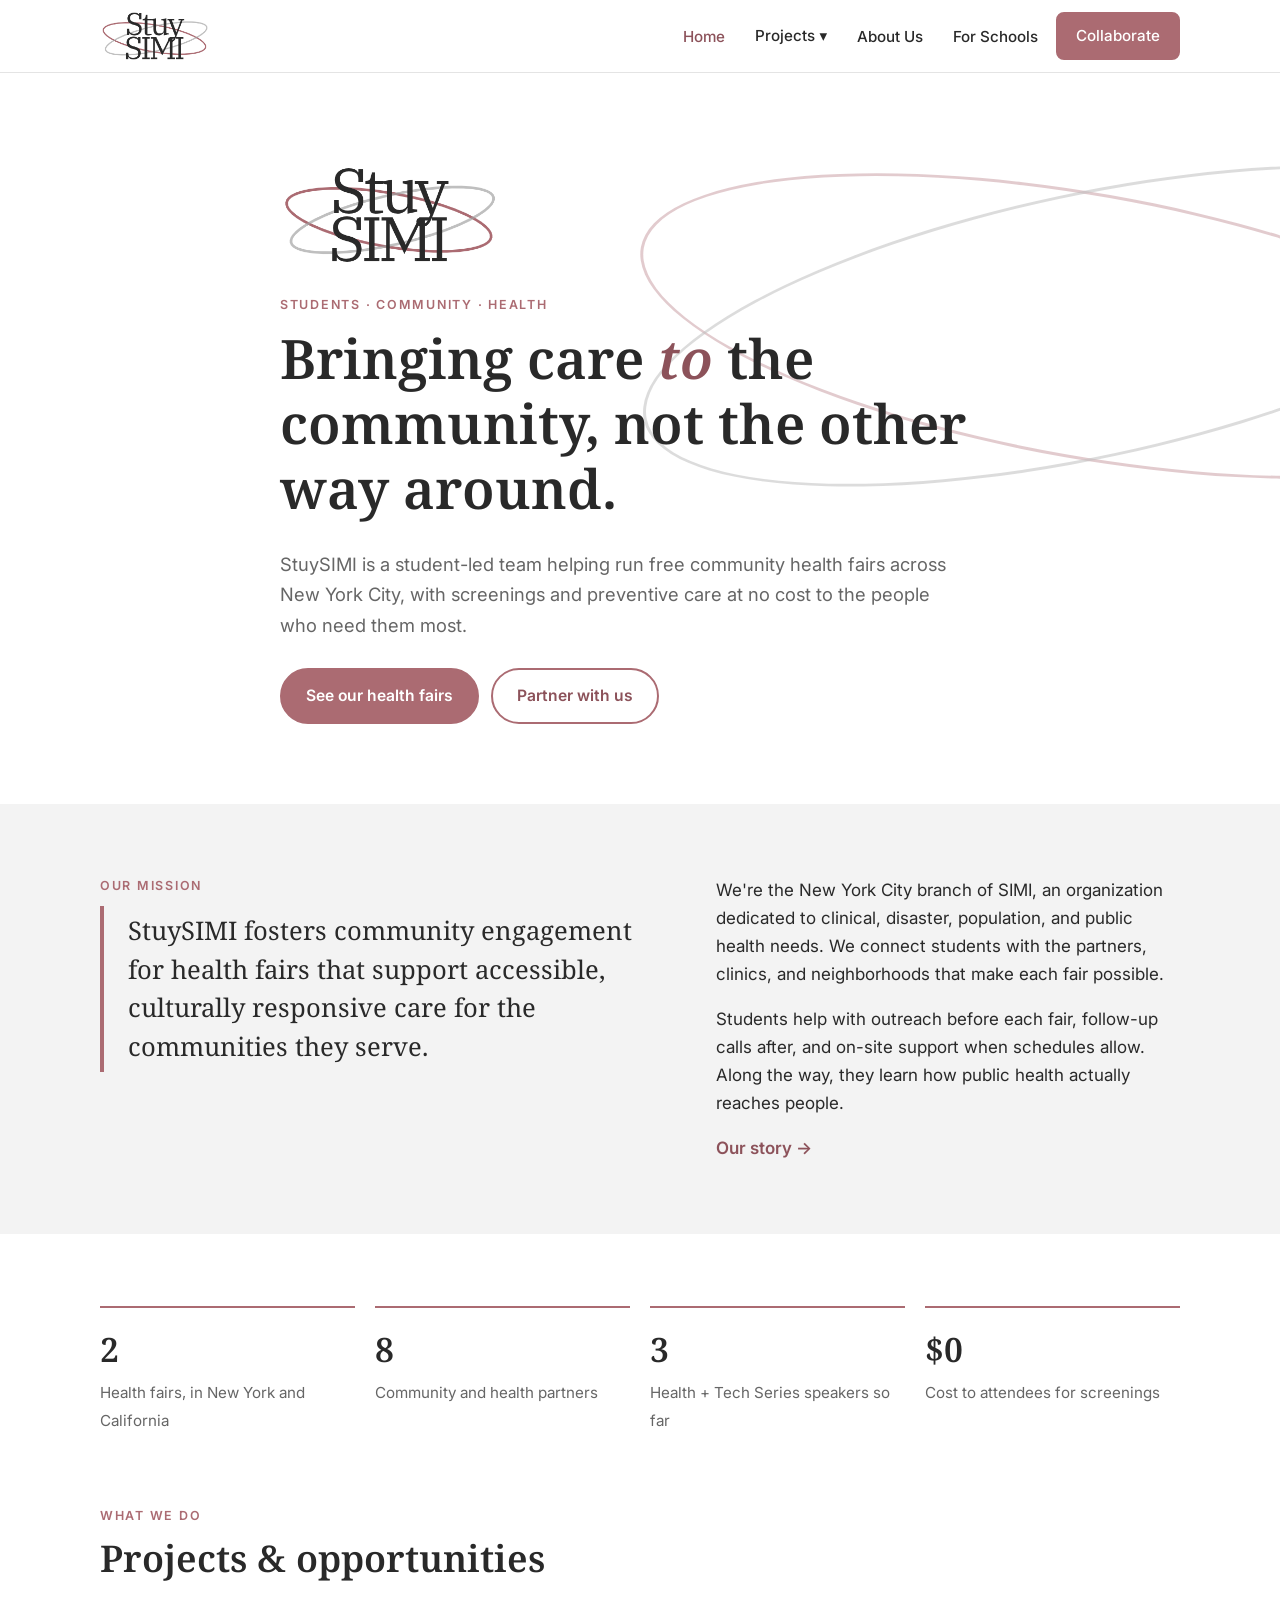
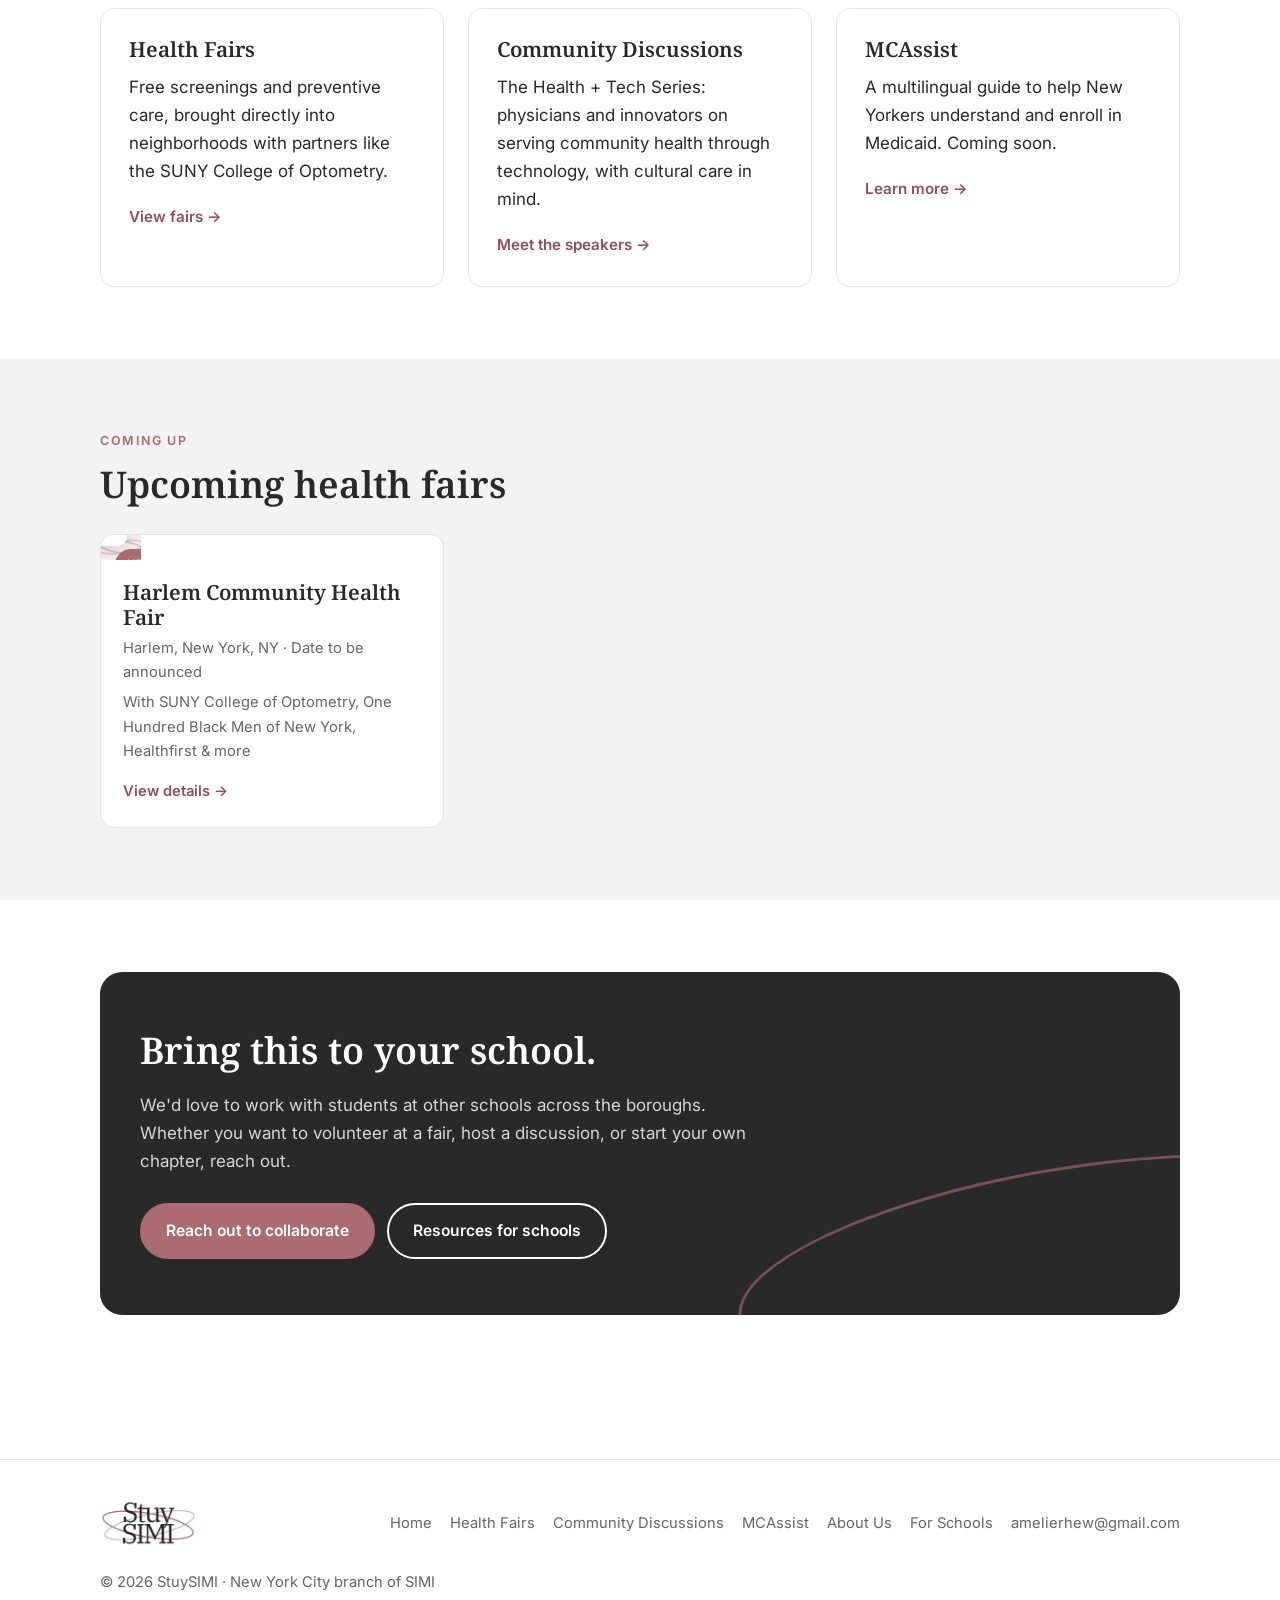
==== index.html @ a8b427fb "Add files via upload" ====
<!doctype html>
<html lang="en">
<head>
<meta charset="utf-8">
<meta name="viewport" content="width=device-width, initial-scale=1">
<title>StuySIMI · Student Volunteers for Community Health</title>
<meta name="description" content="StuySIMI mobilizes students to support community health fairs that bring accessible, culturally responsive care directly to New York communities.">
<link rel="icon" href="assets/img/logo.png">
<link rel="preconnect" href="https://fonts.googleapis.com">
<link rel="preconnect" href="https://fonts.gstatic.com" crossorigin>
<link href="https://fonts.googleapis.com/css2?family=Inter:wght@400;500;600;700&family=Noto+Serif:ital,wght@0,500;0,600;1,500&display=swap" rel="stylesheet">
<link rel="stylesheet" href="assets/css/style.css">
<script src="assets/js/data.js" defer></script>
<script src="assets/js/main.js" defer></script>
</head>
<body>
<header id="site-header"></header>

<main>
  <section class="hero">
    <div class="container hero-inner">
      <img src="assets/img/logo-cropped.png" alt="StuySIMI logo" style="width:220px;margin-bottom:28px">
      <div class="eyebrow">Students · Community · Health</div>
      <h1>Bringing care <em>to</em> the community, not the other way around.</h1>
      <p class="lede">StuySIMI is a student-led team helping run free community health fairs across New York City, with screenings and preventive care at no cost to the people who need them most.</p>
      <div class="btn-row">
        <a class="btn" href="health-fairs.html">See our health fairs</a>
        <a class="btn ghost" data-mail="Collaborating with StuySIMI" href="#">Partner with us</a>
      </div>
    </div>
  </section>

  <section class="section tinted">
    <div class="container two-col">
      <div>
        <div class="eyebrow">Our mission</div>
        <blockquote class="mission">StuySIMI fosters community engagement for health fairs that support accessible, culturally responsive care for the communities they serve.</blockquote>
      </div>
      <div>
        <p>We're the New York City branch of SIMI, an organization dedicated to clinical, disaster, population, and public health needs. We connect students with the partners, clinics, and neighborhoods that make each fair possible.</p>
        <p>Students help with outreach before each fair, follow-up calls after, and on-site support when schedules allow. Along the way, they learn how public health actually reaches people.</p>
        <a href="about.html" class="arrow" style="font-weight:600;text-decoration:none">Our story →</a>
      </div>
    </div>
  </section>

  <section class="section">
    <div class="container">
      <div class="stats">
        <div class="stat"><strong id="stat-fairs">–</strong><span>Health fairs, in New York and California</span></div>
        <div class="stat"><strong id="stat-partners">–</strong><span>Community and health partners</span></div>
        <div class="stat"><strong id="stat-speakers">–</strong><span>Health + Tech Series speakers so far</span></div>
        <div class="stat"><strong>$0</strong><span>Cost to attendees for screenings</span></div>
      </div>
    </div>
  </section>

  <section class="section" style="padding-top:0">
    <div class="container">
      <div class="eyebrow">What we do</div>
      <h2>Projects &amp; opportunities</h2>
      <div class="grid" style="margin-top:28px">
        <a class="link-card" href="health-fairs.html">
          <h3>Health Fairs</h3>
          <p>Free screenings and preventive care, brought directly into neighborhoods with partners like the SUNY College of Optometry.</p>
          <span class="arrow">View fairs →</span>
        </a>
        <a class="link-card" href="discussions.html">
          <h3>Community Discussions</h3>
          <p>The Health + Tech Series: physicians and innovators on serving community health through technology, with cultural care in mind.</p>
          <span class="arrow">Meet the speakers →</span>
        </a>
        <a class="link-card" href="mcassist.html">
          <h3>MCAssist</h3>
          <p>A multilingual guide to help New Yorkers understand and enroll in Medicaid. Coming soon.</p>
          <span class="arrow">Learn more →</span>
        </a>
      </div>
    </div>
  </section>

  <section class="section tinted">
    <div class="container">
      <div class="eyebrow">Coming up</div>
      <h2>Upcoming health fairs</h2>
      <div class="grid two" id="home-fairs" style="margin-top:28px"></div>
    </div>
  </section>

  <section class="section">
    <div class="container">
      <div class="cta">
        <h2>Bring this to your school.</h2>
        <p>We'd love to work with students at other schools across the boroughs. Whether you want to volunteer at a fair, host a discussion, or start your own chapter, reach out.</p>
        <div class="btn-row">
          <a class="btn" data-mail="Collaborating with StuySIMI" href="#">Reach out to collaborate</a>
          <a class="btn ghost" href="resources.html">Resources for schools</a>
        </div>
      </div>
    </div>
  </section>
</main>

<footer id="site-footer"></footer>
<script>document.addEventListener("DOMContentLoaded", () => renderFairs("home-fairs", { upcomingOnly: true }));</script>
</body>
</html>
---- assets/css/style.css ----
/* =========================================================
   StuySIMI — site styles
   Colors are taken straight from the StuySIMI logo.
   ========================================================= */
:root {
  --rose: #ab6b72;        /* logo red ring */
  --rose-dark: #8c525a;
  --rose-tint: #f6eced;
  --gray: #bfbfbf;        /* logo gray ring */
  --gray-tint: #f3f3f3;
  --ink: #292929;         /* logo lettering */
  --muted: #666;
  --line: #e4e4e4;
  --bg: #ffffff;

  --serif: "Noto Serif", Georgia, "Times New Roman", serif;
  --sans: "Inter", system-ui, -apple-system, "Segoe UI", sans-serif;

  --radius: 14px;
  --max: 1120px;
}

* { box-sizing: border-box; }
html { scroll-behavior: smooth; }
body {
  margin: 0;
  font-family: var(--sans);
  color: var(--ink);
  background: var(--bg);
  line-height: 1.65;
  font-size: 17px;
}
img { max-width: 100%; display: block; }
a { color: var(--rose-dark); }
h1, h2, h3, h4 { font-family: var(--serif); font-weight: 600; line-height: 1.2; margin: 0 0 .5em; }
h1 { font-size: clamp(2.2rem, 5vw, 3.4rem); }
h2 { font-size: clamp(1.7rem, 3.4vw, 2.3rem); }
h3 { font-size: 1.3rem; }
p { margin: 0 0 1em; }

.container { width: 100%; max-width: var(--max); margin: 0 auto; padding: 0 20px; }
.section { padding: 72px 0; }
.section.tinted { background: var(--gray-tint); }
.eyebrow {
  font-family: var(--sans); font-size: .78rem; font-weight: 600;
  letter-spacing: .14em; text-transform: uppercase; color: var(--rose); margin-bottom: .8em;
}
.lede { font-size: 1.15rem; color: var(--muted); max-width: 680px; }

/* ---------- Header / nav ---------- */
.site-header {
  position: sticky; top: 0; z-index: 50;
  background: rgba(255,255,255,.94);
  backdrop-filter: blur(8px);
  border-bottom: 1px solid var(--line);
}
.nav { display: flex; align-items: center; justify-content: space-between; height: 72px; }
.nav-logo img { height: 52px; width: auto; }
.nav-links { display: flex; gap: 6px; list-style: none; margin: 0; padding: 0; align-items: center; }
.nav-links a {
  text-decoration: none; color: var(--ink); font-size: .95rem; font-weight: 500;
  padding: 8px 12px; border-radius: 8px;
}
.nav-links a:hover { background: var(--gray-tint); }
.nav-links a.active { color: var(--rose-dark); }
.nav-toggle {
  display: none; background: none; border: 1px solid var(--line); border-radius: 8px;
  padding: 8px 12px; font: inherit; cursor: pointer; color: var(--ink);
}

/* dropdown for project pages */
.has-menu { position: relative; }
.has-menu > button {
  background: none; border: 0; font: inherit; font-size: .95rem; font-weight: 500;
  padding: 8px 12px; border-radius: 8px; cursor: pointer; color: var(--ink);
}
.has-menu > button:hover { background: var(--gray-tint); }
.has-menu > button.active { color: var(--rose-dark); }
.submenu {
  display: none; position: absolute; top: 100%; left: 0; min-width: 220px;
  background: #fff; border: 1px solid var(--line); border-radius: 12px;
  box-shadow: 0 12px 30px rgba(0,0,0,.08); padding: 8px; list-style: none; margin: 4px 0 0;
}
.has-menu.open .submenu, .has-menu:focus-within .submenu { display: block; }
.submenu a { display: block; }

@media (max-width: 860px) {
  .nav-toggle { display: block; }
  .nav-links {
    display: none; position: absolute; top: 72px; left: 0; right: 0;
    flex-direction: column; align-items: stretch; gap: 0;
    background: #fff; border-bottom: 1px solid var(--line); padding: 8px 20px 16px;
  }
  .nav-links.open { display: flex; }
  .submenu { position: static; display: block; box-shadow: none; border: 0; padding: 0 0 0 14px; }
  .has-menu > button { display: none; }
}

/* ---------- Buttons ---------- */
.btn {
  display: inline-block; text-decoration: none; font-weight: 600; font-size: .98rem;
  padding: 13px 24px; border-radius: 999px; border: 2px solid var(--rose);
  background: var(--rose); color: #fff; transition: .15s ease; cursor: pointer;
}
.btn:hover { background: var(--rose-dark); border-color: var(--rose-dark); }
.btn.ghost { background: transparent; color: var(--rose-dark); }
.btn.ghost:hover { background: var(--rose-tint); }
.btn-row { display: flex; gap: 12px; flex-wrap: wrap; margin-top: 28px; }

/* ---------- Hero ---------- */
.hero { position: relative; overflow: hidden; padding: 90px 0 80px; }
.hero::before, .hero::after {           /* echo of the logo's two orbits */
  content: ""; position: absolute; border-radius: 50%; pointer-events: none;
  width: 900px; height: 260px; right: -260px; top: 120px;
}
.hero::before { border: 3px solid var(--rose); opacity: .35; transform: rotate(10deg); }
.hero::after  { border: 3px solid var(--gray); opacity: .55; transform: rotate(-12deg); }
.hero-inner { position: relative; z-index: 1; max-width: 760px; }
.hero h1 em { font-style: italic; color: var(--rose-dark); }

.mission {
  border-left: 4px solid var(--rose); padding: 6px 0 6px 24px; margin: 0;
  font-family: var(--serif); font-size: clamp(1.25rem, 2.4vw, 1.6rem); line-height: 1.5;
}

/* ---------- Stats strip ---------- */
.stats { display: grid; grid-template-columns: repeat(auto-fit, minmax(180px, 1fr)); gap: 20px; }
.stat { border-top: 2px solid var(--rose); padding-top: 14px; }
.stat strong { display: block; font-family: var(--serif); font-size: 2.1rem; font-weight: 600; }
.stat span { color: var(--muted); font-size: .95rem; }

/* ---------- Generic card grid ---------- */
.grid { display: grid; gap: 24px; grid-template-columns: repeat(auto-fill, minmax(300px, 1fr)); }
.grid.two { grid-template-columns: repeat(auto-fill, minmax(340px, 1fr)); }

.link-card {
  display: block; text-decoration: none; color: inherit;
  border: 1px solid var(--line); border-radius: var(--radius); padding: 28px;
  transition: .18s ease; background: #fff;
}
.link-card:hover { border-color: var(--rose); transform: translateY(-3px); box-shadow: 0 14px 30px rgba(0,0,0,.06); }
.link-card .arrow { color: var(--rose-dark); font-weight: 600; font-size: .95rem; }

/* ---------- Event / speaker tiles ---------- */
.tile {
  position: relative; display: flex; flex-direction: column; text-align: left;
  border: 1px solid var(--line); border-radius: var(--radius); overflow: hidden;
  background: #fff; cursor: pointer; padding: 0; font: inherit; color: inherit;
  transition: .18s ease; width: 100%;
}
.tile:hover, .tile:focus-visible { border-color: var(--rose); transform: translateY(-3px); box-shadow: 0 16px 34px rgba(0,0,0,.08); outline: none; }
.tile-media {
  position: relative; aspect-ratio: 16 / 10; background: var(--rose-tint);
  display: grid; place-items: center; overflow: hidden;
}
.tile-media img { width: 100%; height: 100%; object-fit: cover; }
.tile-media .placeholder, .modal-media .placeholder {
  font-family: var(--serif); font-size: 3rem; color: var(--rose); opacity: .55;
}
.tile-media .orbit, .modal-media .orbit {   /* decorative fallback when no photo */
  position: absolute; inset: 22% -10%; border-radius: 50%;
  border: 2px solid var(--rose); opacity: .3; transform: rotate(-8deg);
}
.tile-media .orbit.g, .modal-media .orbit.g { border-color: var(--gray); opacity: .7; transform: rotate(9deg); }
.tile.is-past .tile-media { filter: grayscale(.85); }
.tile-body { padding: 20px 22px 24px; display: flex; flex-direction: column; gap: 6px; flex: 1; }
.tile-body h3 { margin: 0; }
.tile-meta { font-size: .92rem; color: var(--muted); }
.tile-more { margin-top: auto; padding-top: 10px; color: var(--rose-dark); font-weight: 600; font-size: .92rem; }

.badge {
  position: absolute; top: 14px; left: 14px; z-index: 2;
  font-size: .72rem; font-weight: 700; letter-spacing: .08em; text-transform: uppercase;
  padding: 5px 11px; border-radius: 999px; background: #fff; color: var(--ink);
  border: 1px solid var(--line);
}
.badge.upcoming { background: var(--rose); color: #fff; border-color: var(--rose); }
.badge.past { background: var(--ink); color: #fff; border-color: var(--ink); }

.date-chip {
  position: absolute; bottom: 14px; right: 14px; z-index: 2; background: #fff;
  border-radius: 10px; padding: 6px 12px; text-align: center; line-height: 1.1;
  box-shadow: 0 4px 14px rgba(0,0,0,.1);
}
.date-chip .m { font-size: .7rem; font-weight: 700; letter-spacing: .1em; color: var(--rose-dark); text-transform: uppercase; }
.date-chip .d { font-family: var(--serif); font-size: 1.5rem; font-weight: 600; }
.date-chip.tbd .d { font-size: 1rem; padding: 4px 0; }

.filter-row { display: flex; gap: 8px; flex-wrap: wrap; margin-bottom: 28px; }
.filter-row button {
  font: inherit; font-size: .9rem; font-weight: 500; cursor: pointer;
  border: 1px solid var(--line); background: #fff; color: var(--ink);
  border-radius: 999px; padding: 8px 16px;
}
.filter-row button[aria-pressed="true"] { background: var(--ink); color: #fff; border-color: var(--ink); }

.tags { display: flex; flex-wrap: wrap; gap: 6px; margin-top: 4px; }
.tag { font-size: .78rem; background: var(--gray-tint); border-radius: 999px; padding: 3px 10px; color: #444; }

/* speaker avatar instead of photo */
.avatar {
  width: 92px; height: 92px; border-radius: 50%; display: grid; place-items: center;
  font-family: var(--serif); font-size: 2rem; font-weight: 600; color: var(--rose-dark);
  background: #fff; border: 2px solid var(--rose); position: relative; z-index: 1;
}
.avatar img { width: 100%; height: 100%; border-radius: 50%; object-fit: cover; }

/* ---------- Modal ---------- */
dialog.modal {
  border: 0; border-radius: 18px; padding: 0; width: min(680px, calc(100% - 32px));
  max-height: calc(100vh - 48px); box-shadow: 0 30px 80px rgba(0,0,0,.25); color: var(--ink);
}
dialog.modal::backdrop { background: rgba(30,30,30,.45); }
.modal-media { aspect-ratio: 16 / 7; background: var(--rose-tint); position: relative; overflow: hidden; display: grid; place-items: center; }
.modal-media img { width: 100%; height: 100%; object-fit: cover; }
.modal-body { padding: 28px 30px 32px; }
.modal-close {
  position: absolute; top: 14px; right: 14px; z-index: 3; width: 40px; height: 40px;
  border-radius: 50%; border: 0; background: #fff; font-size: 1.4rem; cursor: pointer;
  box-shadow: 0 4px 14px rgba(0,0,0,.15); line-height: 1;
}
.detail-list { display: grid; grid-template-columns: 120px 1fr; gap: 10px 16px; margin: 20px 0; }
.detail-list dt { font-size: .8rem; font-weight: 700; letter-spacing: .08em; text-transform: uppercase; color: var(--muted); padding-top: 3px; }
.detail-list dd { margin: 0; }
.partner-list { list-style: none; padding: 0; margin: 0; display: flex; flex-wrap: wrap; gap: 8px; }
.partner-list li { background: var(--rose-tint); color: var(--rose-dark); border-radius: 8px; padding: 4px 10px; font-size: .92rem; font-weight: 500; }
@media (max-width: 520px) { .detail-list { grid-template-columns: 1fr; gap: 2px; } .detail-list dd { margin-bottom: 10px; } }

/* ---------- Team ---------- */
.team { display: grid; gap: 24px; grid-template-columns: repeat(auto-fill, minmax(260px, 1fr)); }
.member { border: 1px solid var(--line); border-radius: var(--radius); padding: 28px; text-align: center; }
.member .avatar { margin: 0 auto 16px; }
.member .role { color: var(--rose-dark); font-weight: 600; font-size: .9rem; margin-bottom: 10px; }
.member .bio { color: var(--muted); font-size: .95rem; }

/* ---------- Timeline (about) ---------- */
.timeline { list-style: none; padding: 0; margin: 0; border-left: 2px solid var(--line); }
.timeline li { position: relative; padding: 0 0 28px 28px; }
.timeline li::before {
  content: ""; position: absolute; left: -8px; top: 6px; width: 14px; height: 14px;
  border-radius: 50%; background: #fff; border: 3px solid var(--rose);
}
.timeline h3 { margin-bottom: .3em; }

/* ---------- MCAssist ---------- */
.embed-frame {
  border: 1px solid var(--line); border-radius: var(--radius); overflow: hidden; background: #fff;
  box-shadow: 0 20px 50px rgba(0,0,0,.06);
}
.embed-bar { display: flex; align-items: center; gap: 8px; padding: 10px 14px; border-bottom: 1px solid var(--line); background: var(--gray-tint); font-size: .85rem; color: var(--muted); }
.embed-bar i { width: 10px; height: 10px; border-radius: 50%; background: var(--gray); display: inline-block; }
.embed-frame iframe { width: 100%; height: 640px; border: 0; display: block; }
.coming-soon { padding: 56px 28px; text-align: center; }
.lang-row { display: flex; flex-wrap: wrap; gap: 8px; justify-content: center; margin: 18px 0 0; }
.lang-row span { border: 1px solid var(--line); border-radius: 999px; padding: 5px 14px; font-size: .95rem; }

/* ---------- Resources ---------- */
.resource { display: flex; gap: 16px; align-items: flex-start; }
.resource .icon {
  flex: none; width: 44px; height: 44px; border-radius: 10px; background: var(--rose-tint);
  color: var(--rose-dark); display: grid; place-items: center; font-weight: 700; font-family: var(--serif);
}

/* ---------- CTA + footer ---------- */
.cta {
  background: var(--ink); color: #fff; border-radius: 22px; padding: 56px 40px;
  position: relative; overflow: hidden;
}
.cta::after {
  content: ""; position: absolute; width: 640px; height: 180px; right: -200px; bottom: -40px;
  border: 3px solid var(--rose); border-radius: 50%; transform: rotate(-10deg); opacity: .6;
}
.cta h2 { color: #fff; position: relative; z-index: 1; }
.cta p { color: #d6d6d6; max-width: 620px; position: relative; z-index: 1; }
.cta .btn { position: relative; z-index: 1; }
.cta .btn.ghost { color: #fff; border-color: #fff; }
.cta .btn.ghost:hover { background: rgba(255,255,255,.1); }

.site-footer { border-top: 1px solid var(--line); padding: 40px 0; margin-top: 72px; font-size: .92rem; color: var(--muted); }
.footer-inner { display: flex; justify-content: space-between; gap: 24px; flex-wrap: wrap; align-items: center; }
.footer-inner img { height: 46px; width: auto; }
.footer-links { display: flex; gap: 18px; flex-wrap: wrap; }
.footer-links a { color: var(--muted); text-decoration: none; }
.footer-links a:hover { color: var(--rose-dark); }

.page-head { padding: 64px 0 24px; }
.note { font-size: .9rem; color: var(--muted); }
.two-col { display: grid; gap: 48px; grid-template-columns: 1.1fr .9fr; align-items: start; }
@media (max-width: 860px) { .two-col { grid-template-columns: 1fr; gap: 32px; } .section { padding: 56px 0; } }
@media (max-width: 600px) { .hero::before, .hero::after { opacity: .2; top: 40px; } }
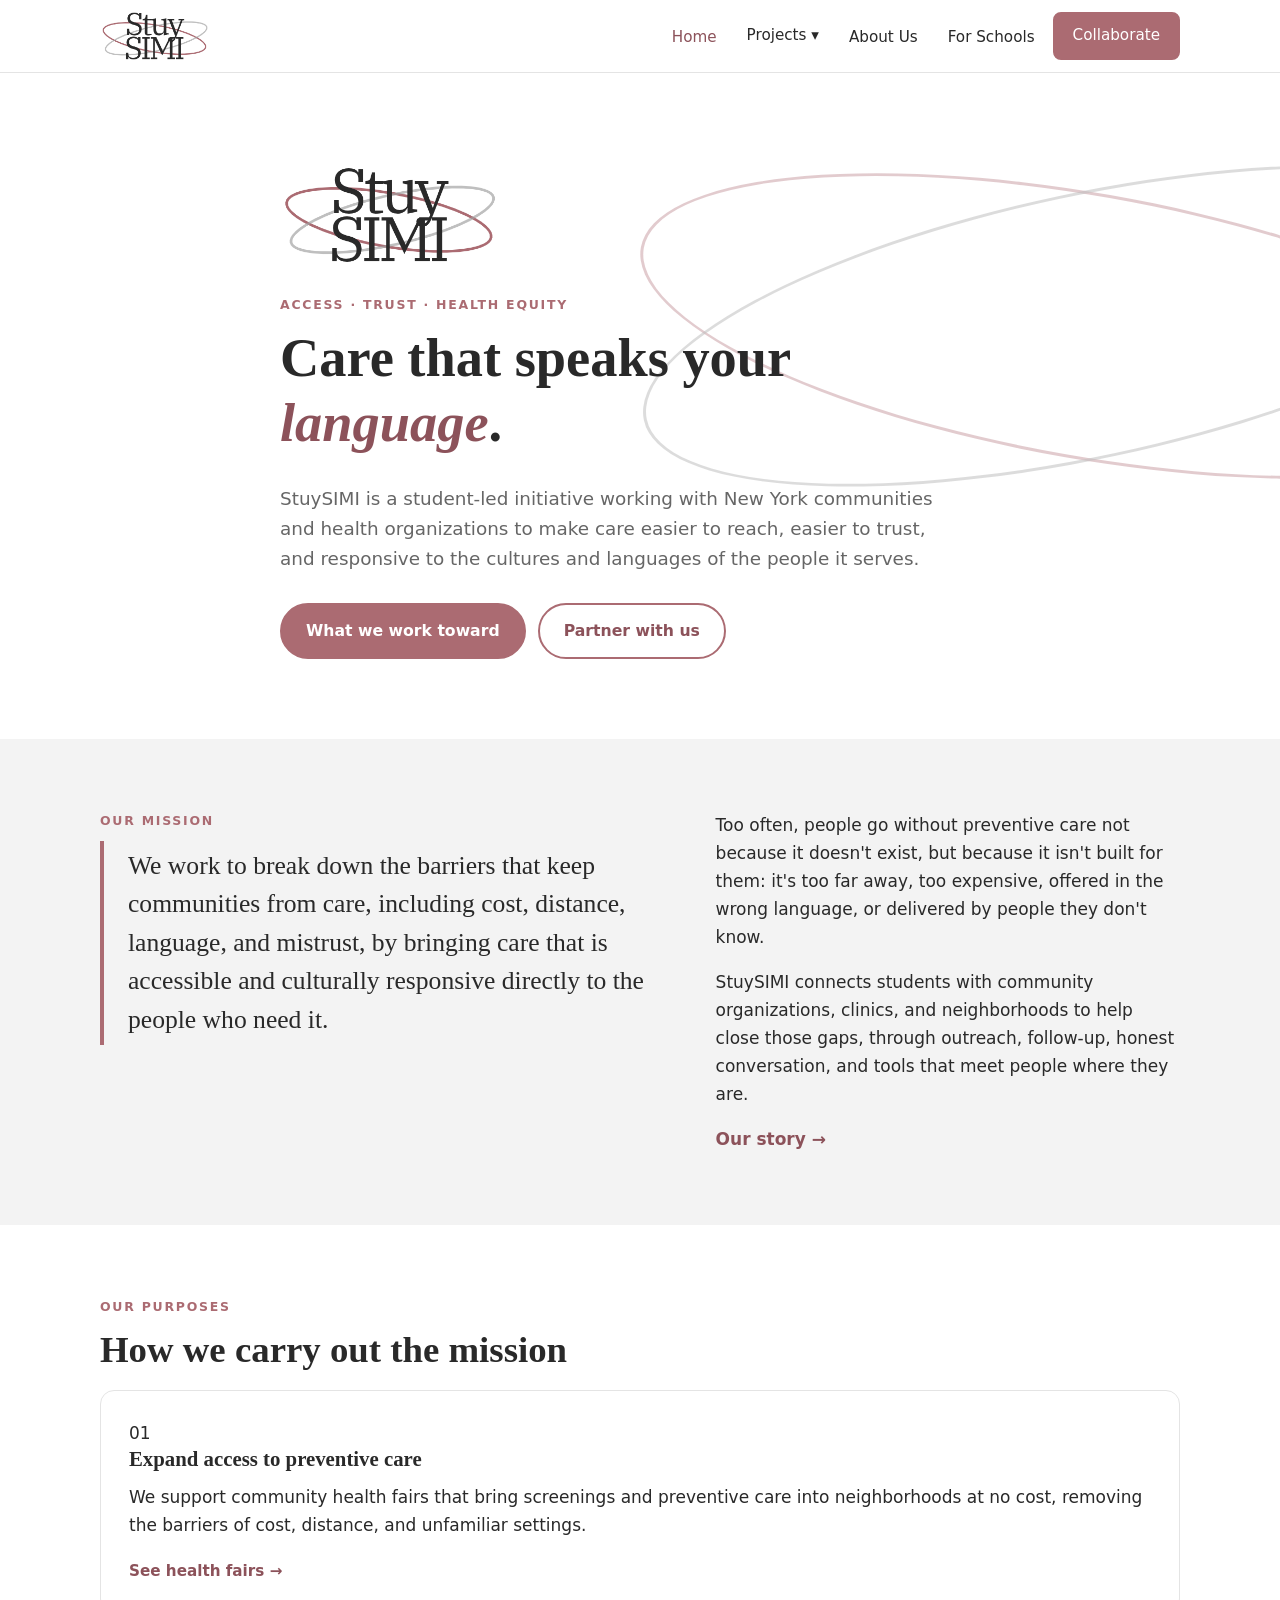
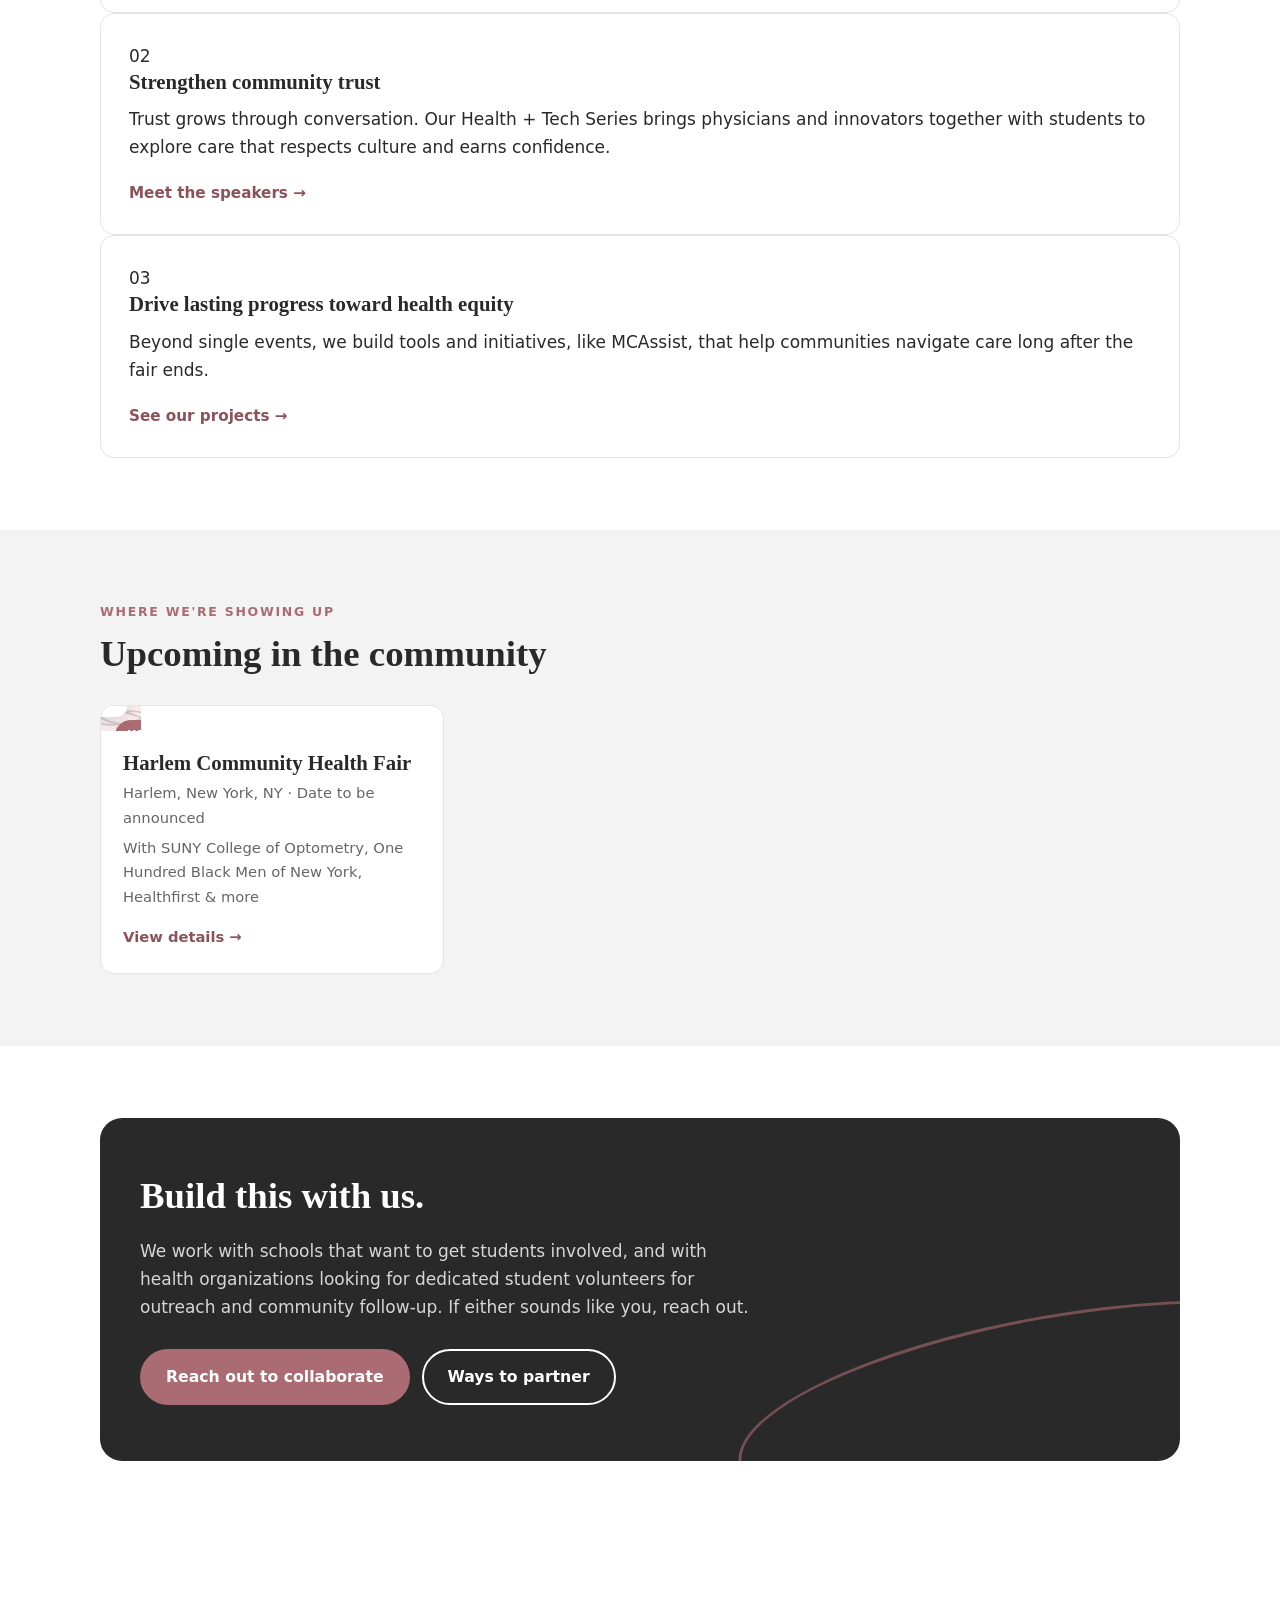
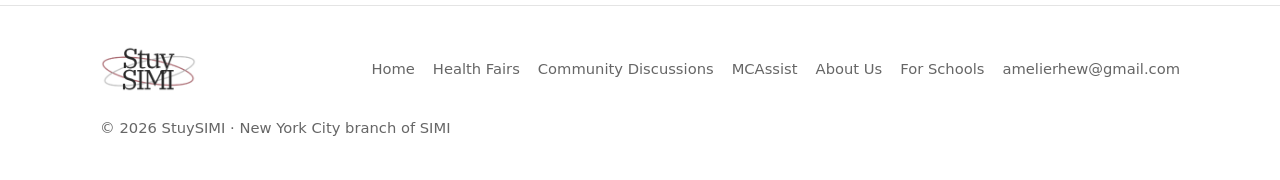
==== commit 773bb52c: "Update" ====
--- a/index.html
+++ b/index.html
@@ -3,12 +3,12 @@
 <head>
 <meta charset="utf-8">
 <meta name="viewport" content="width=device-width, initial-scale=1">
-<title>StuySIMI · Student Volunteers for Community Health</title>
-<meta name="description" content="StuySIMI mobilizes students to support community health fairs that bring accessible, culturally responsive care directly to New York communities.">
+<title>StuySIMI · Care That Speaks Your Language</title>
+<meta name="description" content="StuySIMI is a student-led initiative building accessible, culturally responsive care and community trust across New York City.">
 <link rel="icon" href="assets/img/logo.png">
 <link rel="preconnect" href="https://fonts.googleapis.com">
 <link rel="preconnect" href="https://fonts.gstatic.com" crossorigin>
-<link href="https://fonts.googleapis.com/css2?family=Inter:wght@400;500;600;700&family=Noto+Serif:ital,wght@0,500;0,600;1,500&display=swap" rel="stylesheet">
+<link href="https://fonts.googleapis.com/css2?family=Hanken+Grotesk:wght@400;500;600;700&family=IBM+Plex+Serif:ital,wght@0,500;0,600;1,500&display=swap" rel="stylesheet">
 <link rel="stylesheet" href="assets/css/style.css">
 <script src="assets/js/data.js" defer></script>
 <script src="assets/js/main.js" defer></script>
@@ -20,12 +20,12 @@
   <section class="hero">
     <div class="container hero-inner">
       <img src="assets/img/logo-cropped.png" alt="StuySIMI logo" style="width:220px;margin-bottom:28px">
-      <div class="eyebrow">Students · Community · Health</div>
-      <h1>Bringing care <em>to</em> the community, not the other way around.</h1>
-      <p class="lede">StuySIMI is a student-led team helping run free community health fairs across New York City, with screenings and preventive care at no cost to the people who need them most.</p>
+      <div class="eyebrow">Access · Trust · Health Equity</div>
+      <h1>Care that speaks your <em>language</em>.</h1>
+      <p class="lede">StuySIMI is a student-led initiative working with New York communities and health organizations to make care easier to reach, easier to trust, and responsive to the cultures and languages of the people it serves.</p>
       <div class="btn-row">
-        <a class="btn" href="health-fairs.html">See our health fairs</a>
-        <a class="btn ghost" data-mail="Collaborating with StuySIMI" href="#">Partner with us</a>
+        <a class="btn" href="#purposes">What we work toward</a>
+        <a class="btn ghost" href="resources.html">Partner with us</a>
       </div>
     </div>
   </section>
@@ -34,46 +34,38 @@
     <div class="container two-col">
       <div>
         <div class="eyebrow">Our mission</div>
-        <blockquote class="mission">StuySIMI fosters community engagement for health fairs that support accessible, culturally responsive care for the communities they serve.</blockquote>
+        <blockquote class="mission">We work to break down the barriers that keep communities from care, including cost, distance, language, and mistrust, by bringing care that is accessible and culturally responsive directly to the people who need it.</blockquote>
       </div>
       <div>
-        <p>We're the New York City branch of SIMI, an organization dedicated to clinical, disaster, population, and public health needs. We connect students with the partners, clinics, and neighborhoods that make each fair possible.</p>
-        <p>Students help with outreach before each fair, follow-up calls after, and on-site support when schedules allow. Along the way, they learn how public health actually reaches people.</p>
-        <a href="about.html" class="arrow" style="font-weight:600;text-decoration:none">Our story →</a>
+        <p>Too often, people go without preventive care not because it doesn't exist, but because it isn't built for them: it's too far away, too expensive, offered in the wrong language, or delivered by people they don't know.</p>
+        <p>StuySIMI connects students with community organizations, clinics, and neighborhoods to help close those gaps, through outreach, follow-up, honest conversation, and tools that meet people where they are.</p>
+        <a href="about.html" style="font-weight:600;text-decoration:none">Our story →</a>
       </div>
     </div>
   </section>
 
-  <section class="section">
+  <section class="section" id="purposes">
     <div class="container">
-      <div class="stats">
-        <div class="stat"><strong id="stat-fairs">–</strong><span>Health fairs, in New York and California</span></div>
-        <div class="stat"><strong id="stat-partners">–</strong><span>Community and health partners</span></div>
-        <div class="stat"><strong id="stat-speakers">–</strong><span>Health + Tech Series speakers so far</span></div>
-        <div class="stat"><strong>$0</strong><span>Cost to attendees for screenings</span></div>
-      </div>
-    </div>
-  </section>
-
-  <section class="section" style="padding-top:0">
-    <div class="container">
-      <div class="eyebrow">What we do</div>
-      <h2>Projects &amp; opportunities</h2>
-      <div class="grid" style="margin-top:28px">
-        <a class="link-card" href="health-fairs.html">
-          <h3>Health Fairs</h3>
-          <p>Free screenings and preventive care, brought directly into neighborhoods with partners like the SUNY College of Optometry.</p>
-          <span class="arrow">View fairs →</span>
+      <div class="eyebrow">Our purposes</div>
+      <h2>How we carry out the mission</h2>
+      <div class="purposes">
+        <a class="link-card purpose" href="health-fairs.html">
+          <div class="num">01</div>
+          <h3>Expand access to preventive care</h3>
+          <p>We support community health fairs that bring screenings and preventive care into neighborhoods at no cost, removing the barriers of cost, distance, and unfamiliar settings.</p>
+          <span class="arrow">See health fairs →</span>
         </a>
-        <a class="link-card" href="discussions.html">
-          <h3>Community Discussions</h3>
-          <p>The Health + Tech Series: physicians and innovators on serving community health through technology, with cultural care in mind.</p>
+        <a class="link-card purpose" href="discussions.html">
+          <div class="num">02</div>
+          <h3>Strengthen community trust</h3>
+          <p>Trust grows through conversation. Our Health + Tech Series brings physicians and innovators together with students to explore care that respects culture and earns confidence.</p>
           <span class="arrow">Meet the speakers →</span>
         </a>
-        <a class="link-card" href="mcassist.html">
-          <h3>MCAssist</h3>
-          <p>A multilingual guide to help New Yorkers understand and enroll in Medicaid. Coming soon.</p>
-          <span class="arrow">Learn more →</span>
+        <a class="link-card purpose" href="projects.html">
+          <div class="num">03</div>
+          <h3>Drive lasting progress toward health equity</h3>
+          <p>Beyond single events, we build tools and initiatives, like MCAssist, that help communities navigate care long after the fair ends.</p>
+          <span class="arrow">See our projects →</span>
         </a>
       </div>
     </div>
@@ -81,8 +73,8 @@
 
   <section class="section tinted">
     <div class="container">
-      <div class="eyebrow">Coming up</div>
-      <h2>Upcoming health fairs</h2>
+      <div class="eyebrow">Where we're showing up</div>
+      <h2>Upcoming in the community</h2>
       <div class="grid two" id="home-fairs" style="margin-top:28px"></div>
     </div>
   </section>
@@ -90,11 +82,11 @@
   <section class="section">
     <div class="container">
       <div class="cta">
-        <h2>Bring this to your school.</h2>
-        <p>We'd love to work with students at other schools across the boroughs. Whether you want to volunteer at a fair, host a discussion, or start your own chapter, reach out.</p>
+        <h2>Build this with us.</h2>
+        <p>We work with schools that want to get students involved, and with health organizations looking for dedicated student volunteers for outreach and community follow-up. If either sounds like you, reach out.</p>
         <div class="btn-row">
           <a class="btn" data-mail="Collaborating with StuySIMI" href="#">Reach out to collaborate</a>
-          <a class="btn ghost" href="resources.html">Resources for schools</a>
+          <a class="btn ghost" href="resources.html">Ways to partner</a>
         </div>
       </div>
     </div>
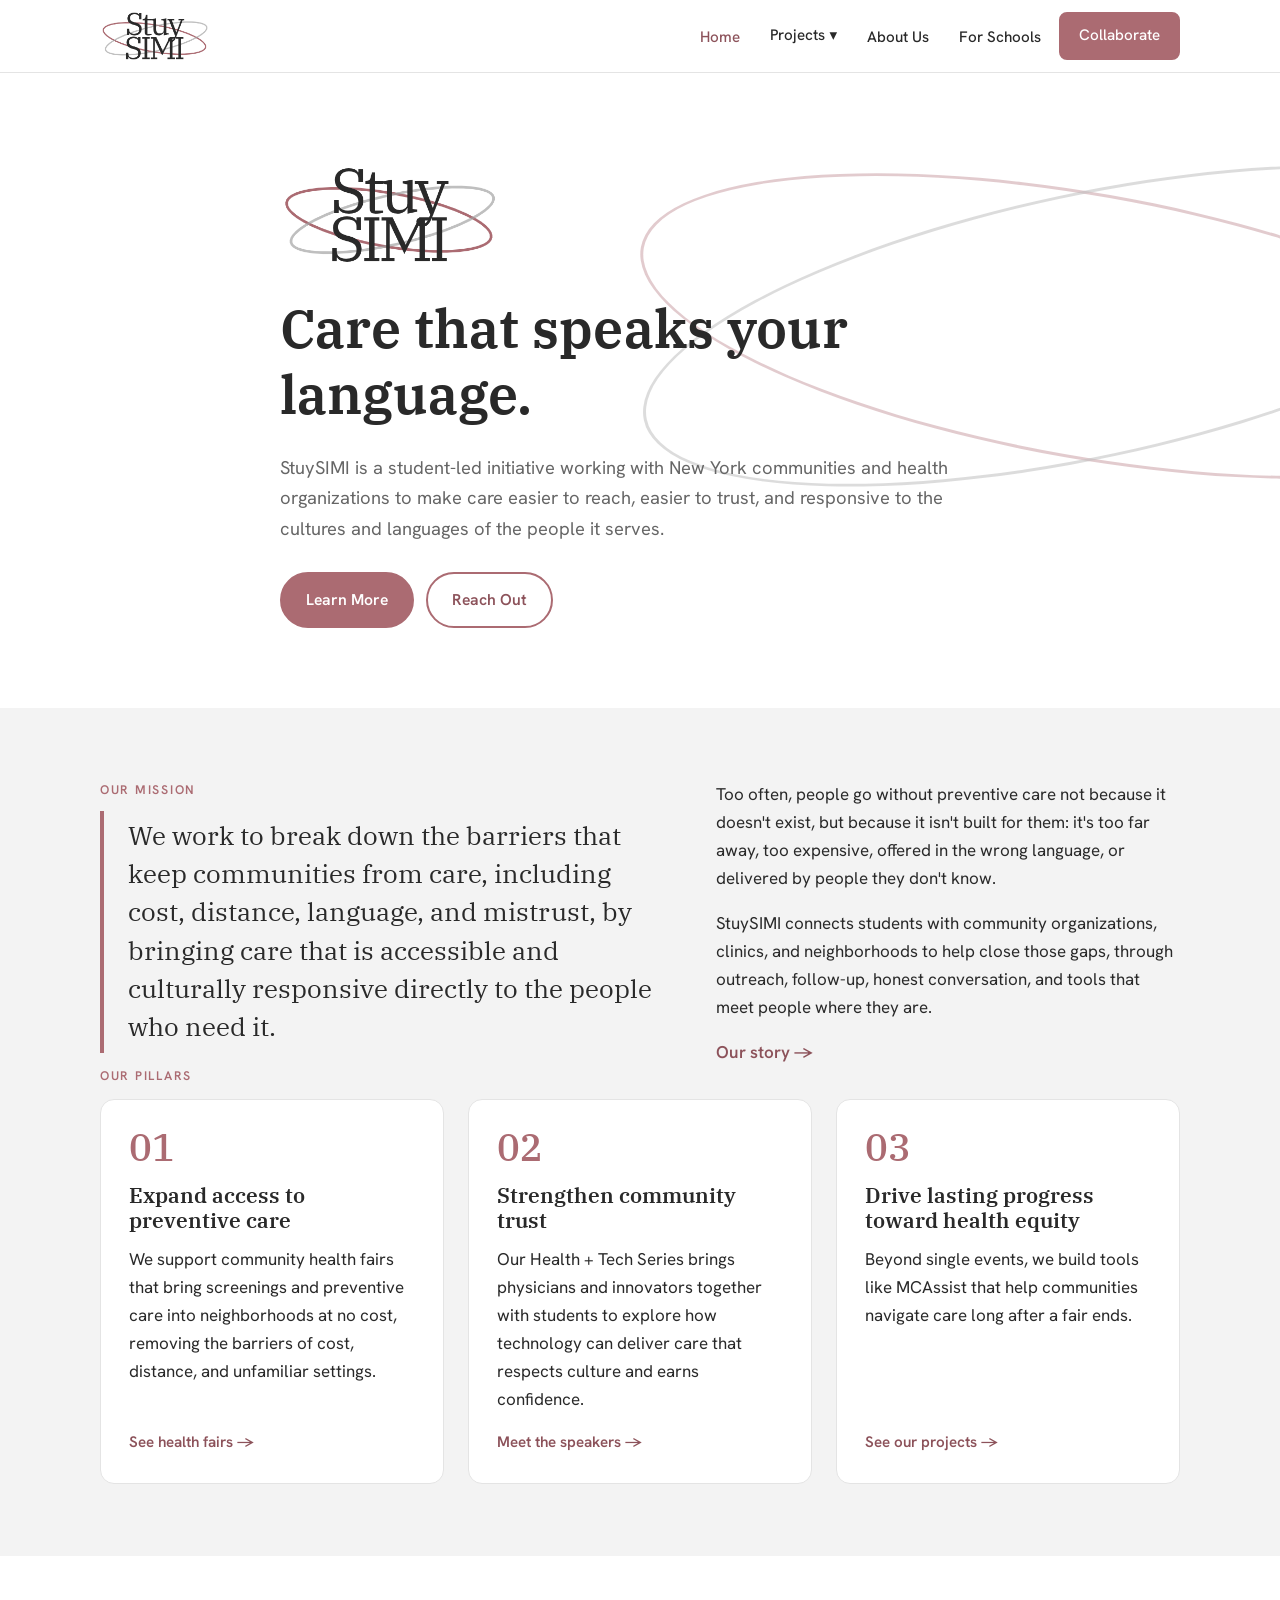
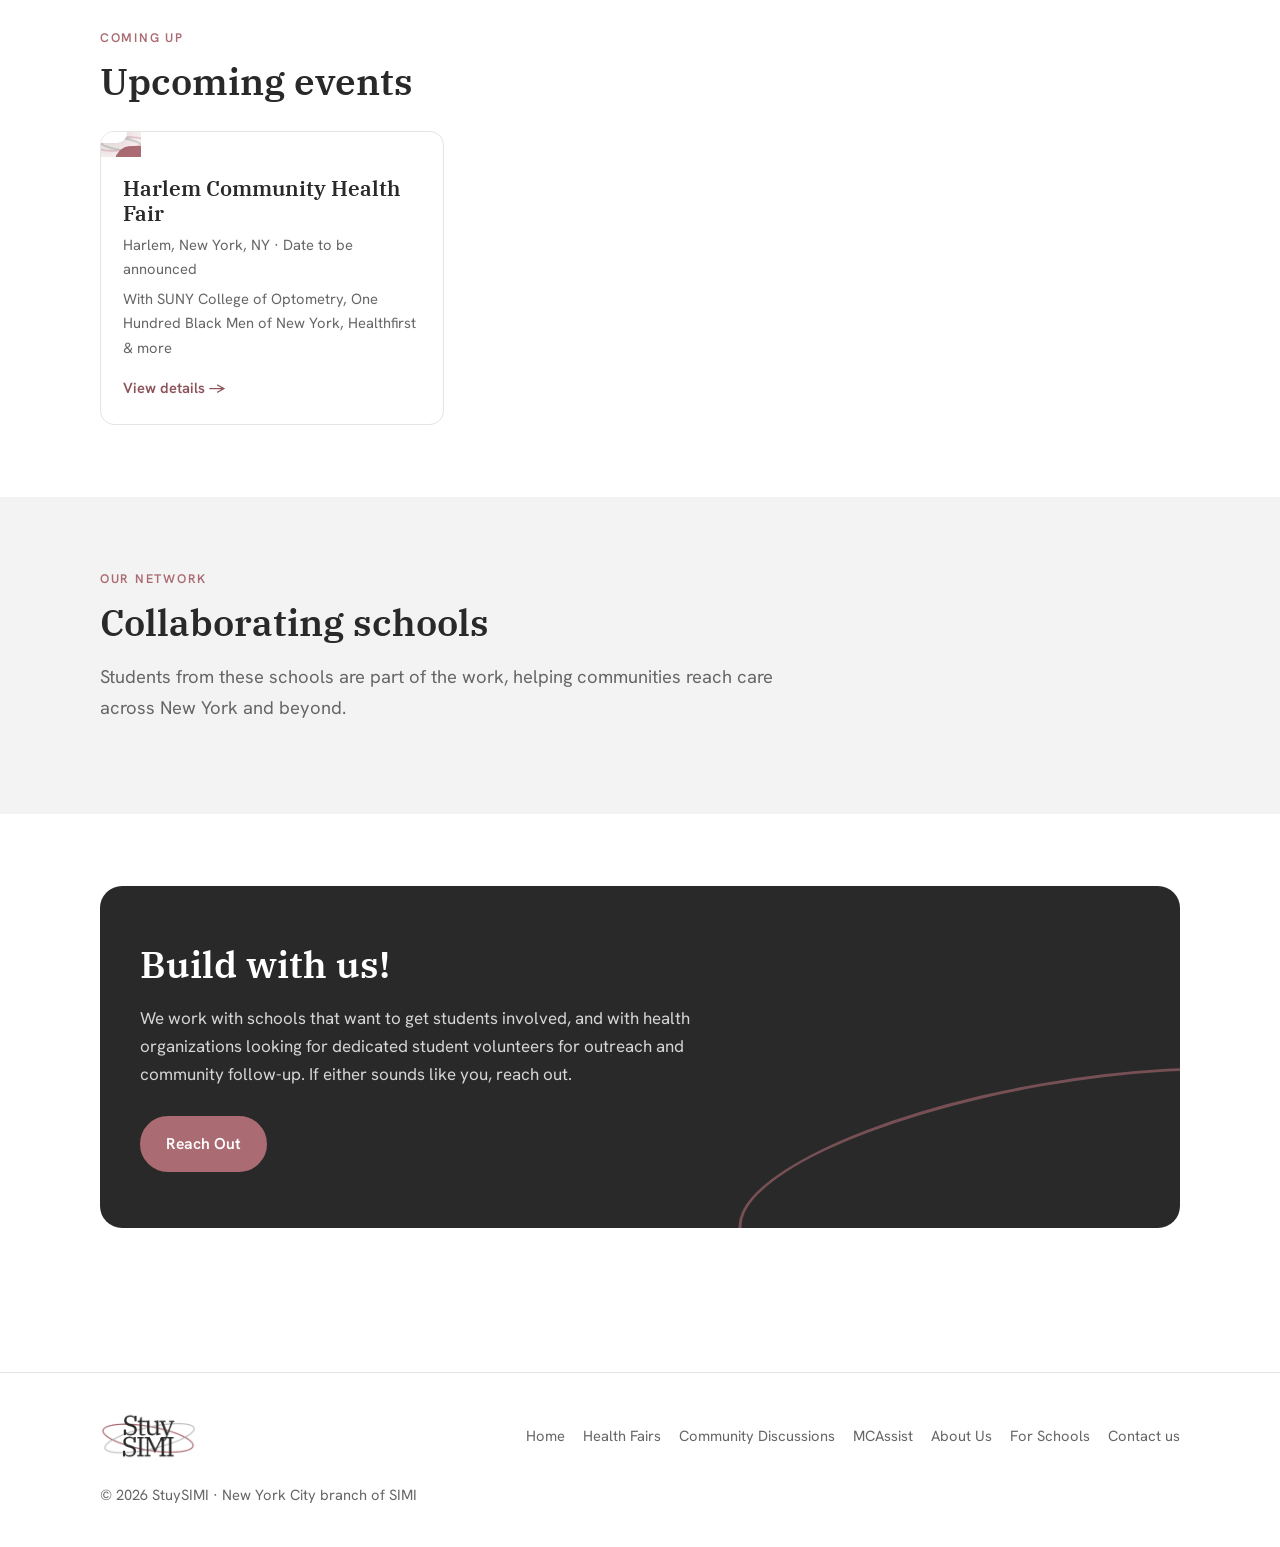
==== commit 62121086: "Refactor index.html for clarity and structure" ====
--- a/index.html
+++ b/index.html
@@ -20,35 +20,31 @@
   <section class="hero">
     <div class="container hero-inner">
       <img src="assets/img/logo-cropped.png" alt="StuySIMI logo" style="width:220px;margin-bottom:28px">
-      <div class="eyebrow">Access · Trust · Health Equity</div>
-      <h1>Care that speaks your <em>language</em>.</h1>
+      <h1>Care that speaks your language.</h1>
       <p class="lede">StuySIMI is a student-led initiative working with New York communities and health organizations to make care easier to reach, easier to trust, and responsive to the cultures and languages of the people it serves.</p>
       <div class="btn-row">
-        <a class="btn" href="#purposes">What we work toward</a>
-        <a class="btn ghost" href="resources.html">Partner with us</a>
+        <a class="btn" href="#mission">Learn More</a>
+        <a class="btn ghost" data-mail="Collaborating with StuySIMI" href="#">Reach Out</a>
       </div>
     </div>
   </section>
 
-  <section class="section tinted">
-    <div class="container two-col">
-      <div>
-        <div class="eyebrow">Our mission</div>
-        <blockquote class="mission">We work to break down the barriers that keep communities from care, including cost, distance, language, and mistrust, by bringing care that is accessible and culturally responsive directly to the people who need it.</blockquote>
+  <section class="section tinted" id="mission">
+    <div class="container">
+      <div class="two-col">
+        <div>
+          <div class="eyebrow">Our mission</div>
+          <blockquote class="mission">We work to break down the barriers that keep communities from care, including cost, distance, language, and mistrust, by bringing care that is accessible and culturally responsive directly to the people who need it.</blockquote>
+        </div>
+        <div>
+          <p>Too often, people go without preventive care not because it doesn't exist, but because it isn't built for them: it's too far away, too expensive, offered in the wrong language, or delivered by people they don't know.</p>
+          <p>StuySIMI connects students with community organizations, clinics, and neighborhoods to help close those gaps, through outreach, follow-up, honest conversation, and tools that meet people where they are.</p>
+          <a href="about.html" style="font-weight:600;text-decoration:none">Our story →</a>
+        </div>
       </div>
-      <div>
-        <p>Too often, people go without preventive care not because it doesn't exist, but because it isn't built for them: it's too far away, too expensive, offered in the wrong language, or delivered by people they don't know.</p>
-        <p>StuySIMI connects students with community organizations, clinics, and neighborhoods to help close those gaps, through outreach, follow-up, honest conversation, and tools that meet people where they are.</p>
-        <a href="about.html" style="font-weight:600;text-decoration:none">Our story →</a>
-      </div>
-    </div>
-  </section>
 
-  <section class="section" id="purposes">
-    <div class="container">
-      <div class="eyebrow">Our purposes</div>
-      <h2>How we carry out the mission</h2>
-      <div class="purposes">
+      <div class="eyebrow pillar-label">Our pillars</div>
+      <div class="purposes" style="margin-top:12px">
         <a class="link-card purpose" href="health-fairs.html">
           <div class="num">01</div>
           <h3>Expand access to preventive care</h3>
@@ -58,35 +54,43 @@
         <a class="link-card purpose" href="discussions.html">
           <div class="num">02</div>
           <h3>Strengthen community trust</h3>
-          <p>Trust grows through conversation. Our Health + Tech Series brings physicians and innovators together with students to explore care that respects culture and earns confidence.</p>
+          <p>Our Health + Tech Series brings physicians and innovators together with students to explore how technology can deliver care that respects culture and earns confidence.</p>
           <span class="arrow">Meet the speakers →</span>
         </a>
         <a class="link-card purpose" href="projects.html">
           <div class="num">03</div>
           <h3>Drive lasting progress toward health equity</h3>
-          <p>Beyond single events, we build tools and initiatives, like MCAssist, that help communities navigate care long after the fair ends.</p>
+          <p>Beyond single events, we build tools like MCAssist that help communities navigate care long after a fair ends.</p>
           <span class="arrow">See our projects →</span>
         </a>
       </div>
     </div>
   </section>
 
+  <section class="section">
+    <div class="container">
+      <div class="eyebrow">Coming up</div>
+      <h2>Upcoming events</h2>
+      <div class="grid" id="home-fairs" style="margin-top:28px"></div>
+    </div>
+  </section>
+
   <section class="section tinted">
     <div class="container">
-      <div class="eyebrow">Where we're showing up</div>
-      <h2>Upcoming in the community</h2>
-      <div class="grid two" id="home-fairs" style="margin-top:28px"></div>
+      <div class="eyebrow">Our network</div>
+      <h2>Collaborating schools</h2>
+      <p class="lede">Students from these schools are part of the work, helping communities reach care across New York and beyond.</p>
+      <div class="schools" id="schools"></div>
     </div>
   </section>
 
   <section class="section">
     <div class="container">
       <div class="cta">
-        <h2>Build this with us.</h2>
+        <h2>Build with us!</h2>
         <p>We work with schools that want to get students involved, and with health organizations looking for dedicated student volunteers for outreach and community follow-up. If either sounds like you, reach out.</p>
         <div class="btn-row">
-          <a class="btn" data-mail="Collaborating with StuySIMI" href="#">Reach out to collaborate</a>
-          <a class="btn ghost" href="resources.html">Ways to partner</a>
+          <a class="btn" data-mail="Collaborating with StuySIMI" href="#">Reach Out</a>
         </div>
       </div>
     </div>
--- a/assets/css/style.css
+++ b/assets/css/style.css
@@ -13,8 +13,8 @@
   --line: #e4e4e4;
   --bg: #ffffff;
 
-  --serif: "Noto Serif", Georgia, "Times New Roman", serif;
-  --sans: "Inter", system-ui, -apple-system, "Segoe UI", sans-serif;
+  --serif: "IBM Plex Serif", Georgia, "Times New Roman", serif;
+  --sans: "Hanken Grotesk", system-ui, -apple-system, "Segoe UI", sans-serif;
 
   --radius: 14px;
   --max: 1120px;
@@ -84,7 +84,7 @@
 .has-menu.open .submenu, .has-menu:focus-within .submenu { display: block; }
 .submenu a { display: block; }
 
-@media (max-width: 860px) {
+@media (max-width: 1000px) {
   .nav-toggle { display: block; }
   .nav-links {
     display: none; position: absolute; top: 72px; left: 0; right: 0;
@@ -288,3 +288,13 @@
 .two-col { display: grid; gap: 48px; grid-template-columns: 1.1fr .9fr; align-items: start; }
 @media (max-width: 860px) { .two-col { grid-template-columns: 1fr; gap: 32px; } .section { padding: 56px 0; } }
 @media (max-width: 600px) { .hero::before, .hero::after { opacity: .2; top: 40px; } }
+
+/* ---------- Purposes (home) ---------- */
+.purposes { display: grid; gap: 24px; grid-template-columns: repeat(auto-fit, minmax(280px, 1fr)); margin-top: 32px; }
+.purpose { display: flex; flex-direction: column; }
+.purpose .num {
+  font-family: var(--serif); font-size: 2.4rem; font-weight: 500; color: var(--rose);
+  line-height: 1; margin-bottom: 18px;
+}
+.purpose p { flex: 1; }
+.audience { display: grid; gap: 24px; grid-template-columns: repeat(auto-fit, minmax(280px, 1fr)); }
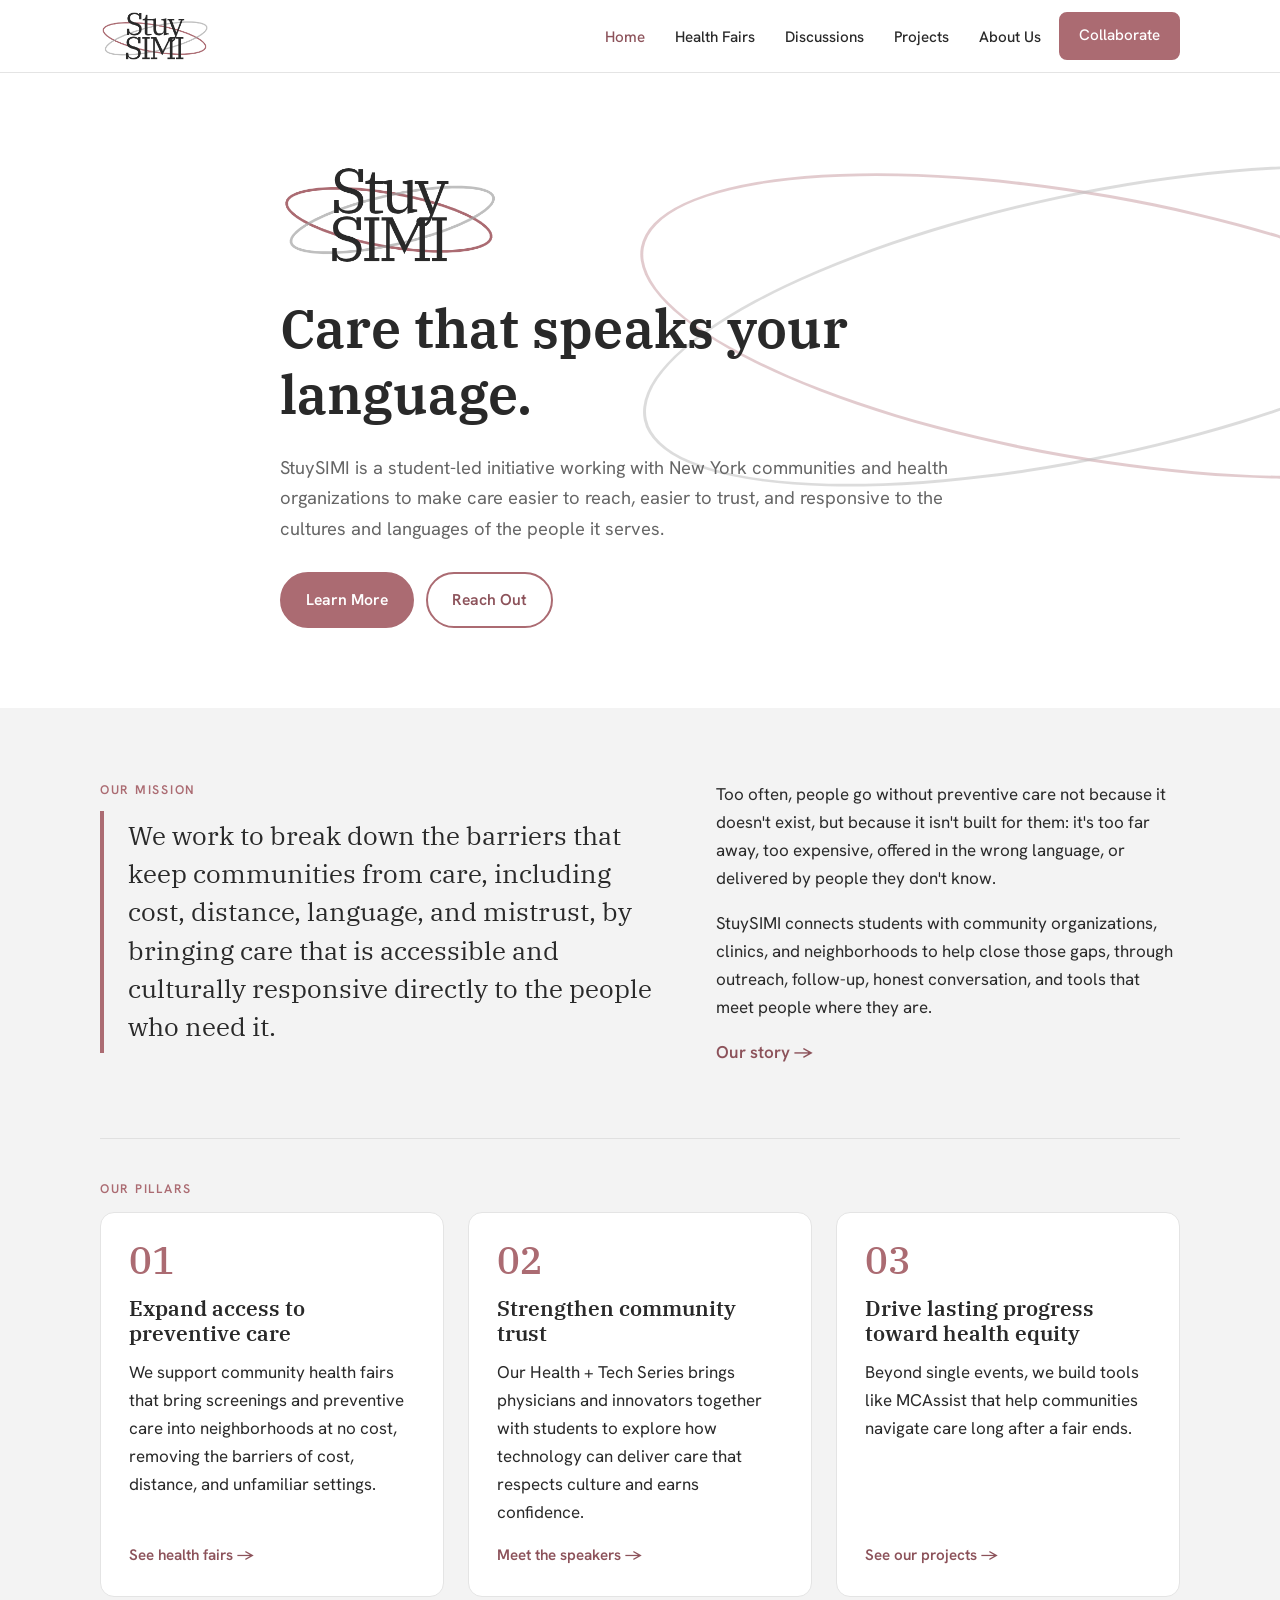
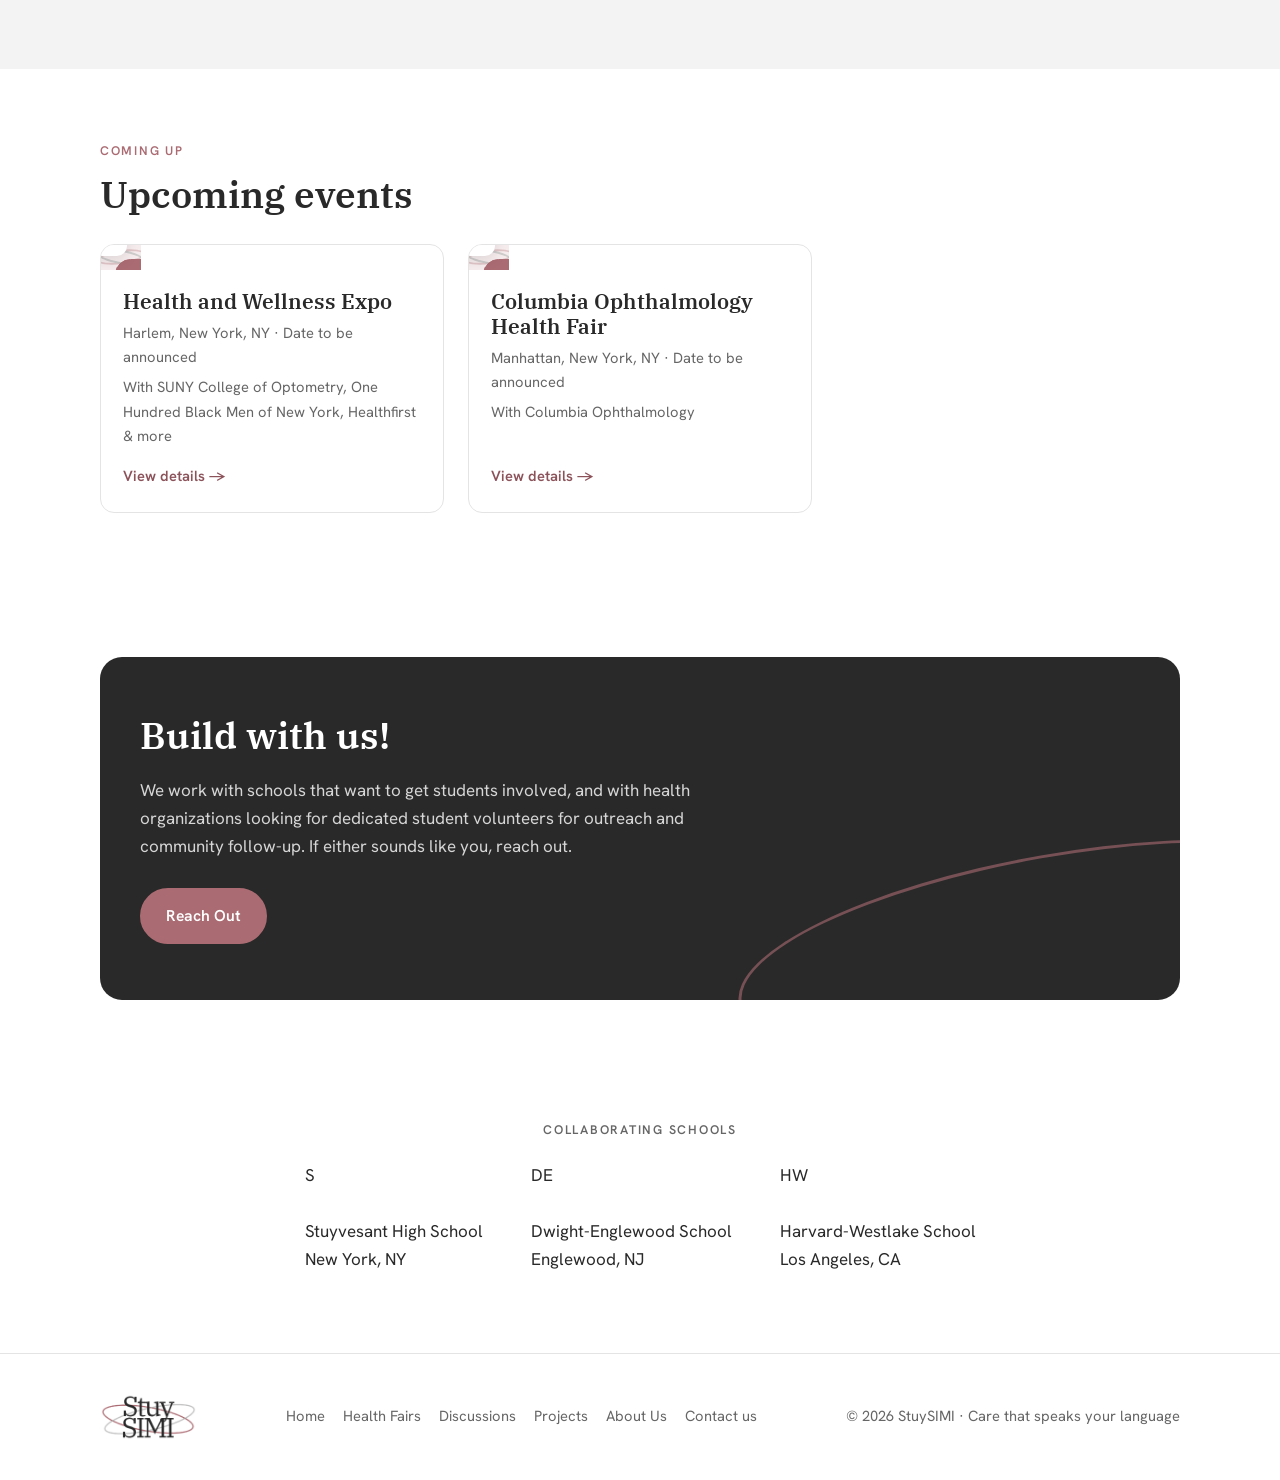
==== commit 4db3102e: "Refactor collaborating schools section in index.html Removed the old section for collaborating schoo" ====
--- a/index.html
+++ b/index.html
@@ -75,15 +75,6 @@
     </div>
   </section>
 
-  <section class="section tinted">
-    <div class="container">
-      <div class="eyebrow">Our network</div>
-      <h2>Collaborating schools</h2>
-      <p class="lede">Students from these schools are part of the work, helping communities reach care across New York and beyond.</p>
-      <div class="schools" id="schools"></div>
-    </div>
-  </section>
-
   <section class="section">
     <div class="container">
       <div class="cta">
@@ -95,6 +86,12 @@
       </div>
     </div>
   </section>
+  <section class="schools-strip">
+    <div class="container">
+      <div class="eyebrow">Collaborating schools</div>
+      <div class="schools" id="schools"></div>
+    </div>
+  </section>
 </main>
 
 <footer id="site-footer"></footer>
--- a/assets/css/style.css
+++ b/assets/css/style.css
@@ -1,3 +1,4 @@
+@import url("https://fonts.googleapis.com/css2?family=Hanken+Grotesk:wght@400;500;600;700&family=IBM+Plex+Serif:ital,wght@0,500;0,600;1,500&display=swap");
 /* =========================================================
    StuySIMI — site styles
    Colors are taken straight from the StuySIMI logo.
@@ -298,3 +299,12 @@
 }
 .purpose p { flex: 1; }
 .audience { display: grid; gap: 24px; grid-template-columns: repeat(auto-fit, minmax(280px, 1fr)); }
+
+/* ---------- Collaborating schools (small strip) ---------- */
+.schools-strip { padding: 48px 0 8px; }
+.schools-strip + * { margin-top: 0; }
+.schools-strip .eyebrow { text-align: center; margin-bottom: 20px; color: var(--muted); }
+.schools { display: flex; flex-wrap: wrap; justify-content: center; align-items: center; gap: 28px 48px; }
+.school-logo { height: 56px; width: auto; max-width: 150px; object-fit: contain; }
+.school-fallback { font-family: var(--serif); font-weight: 600; color: var(--muted); font-size: .95rem; }
+.pillar-label { margin-top: 72px; padding-top: 40px; border-top: 1px solid #e0e0e0; }
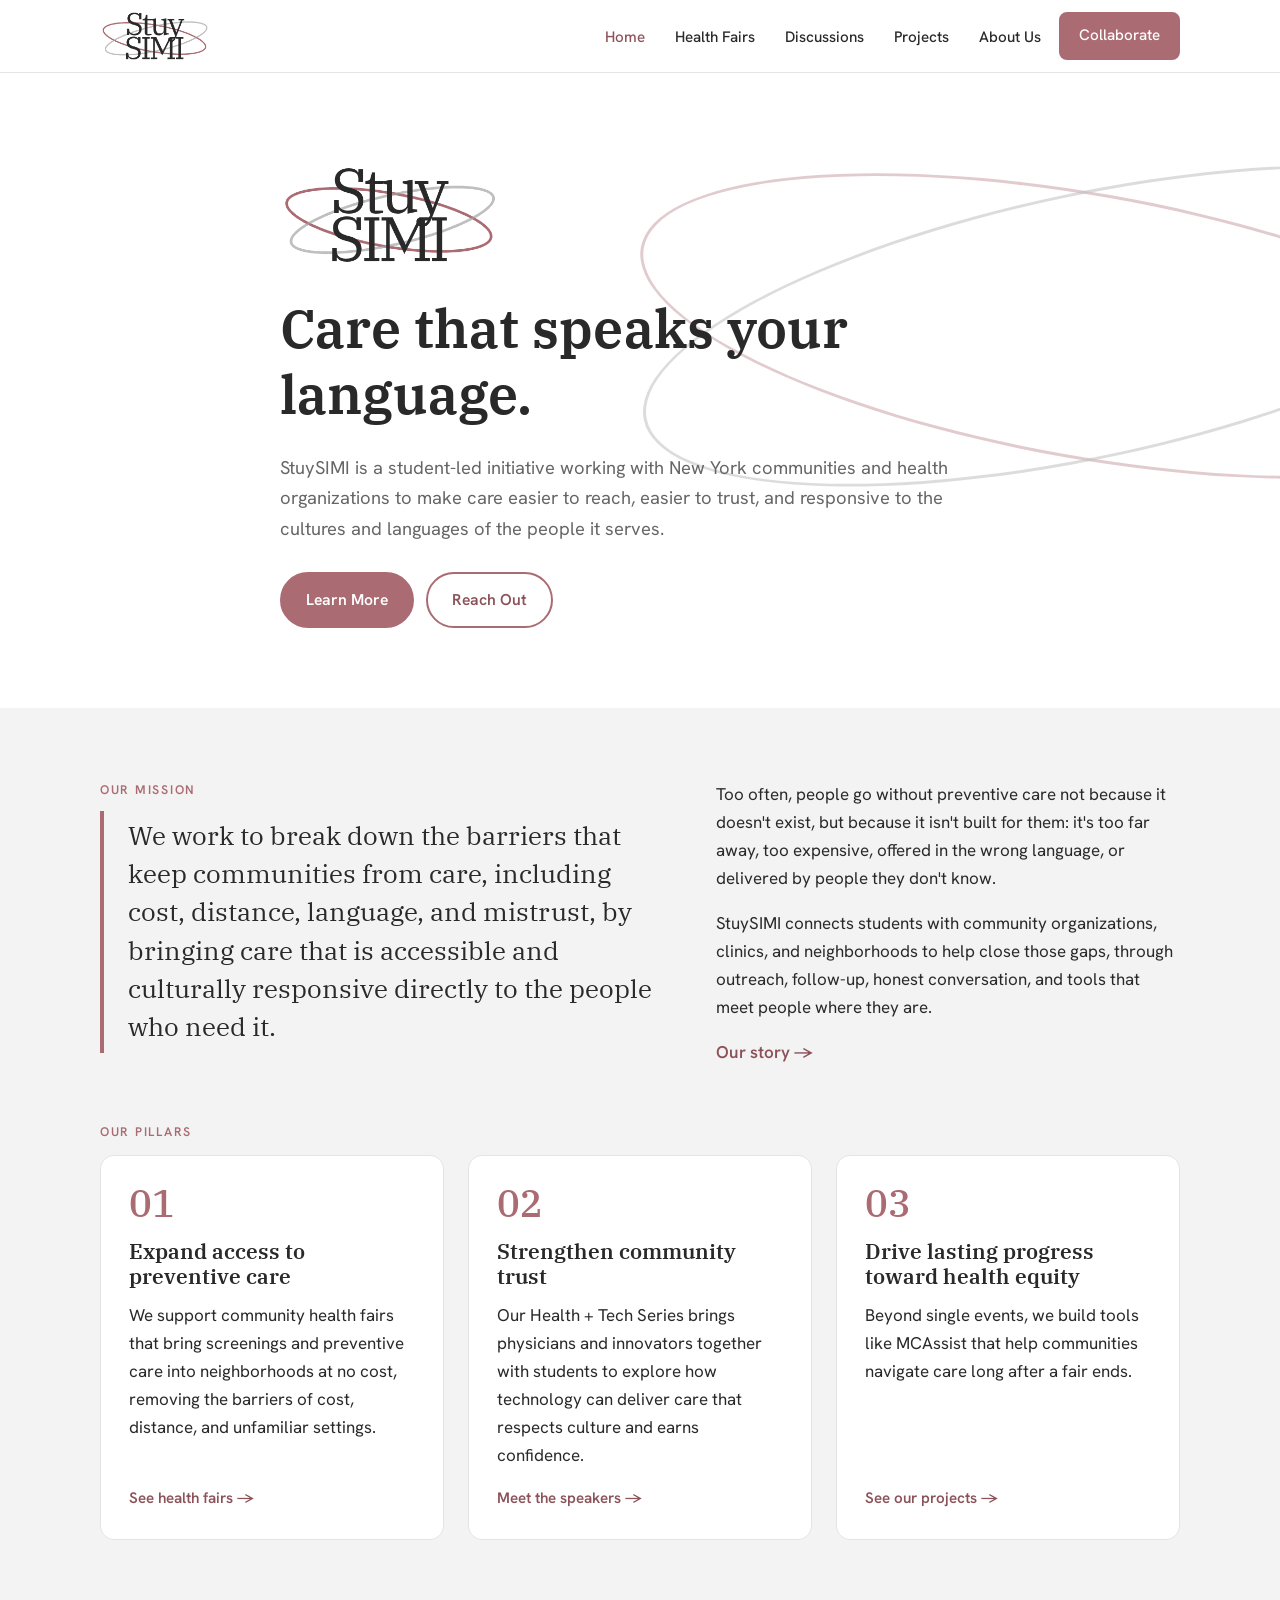
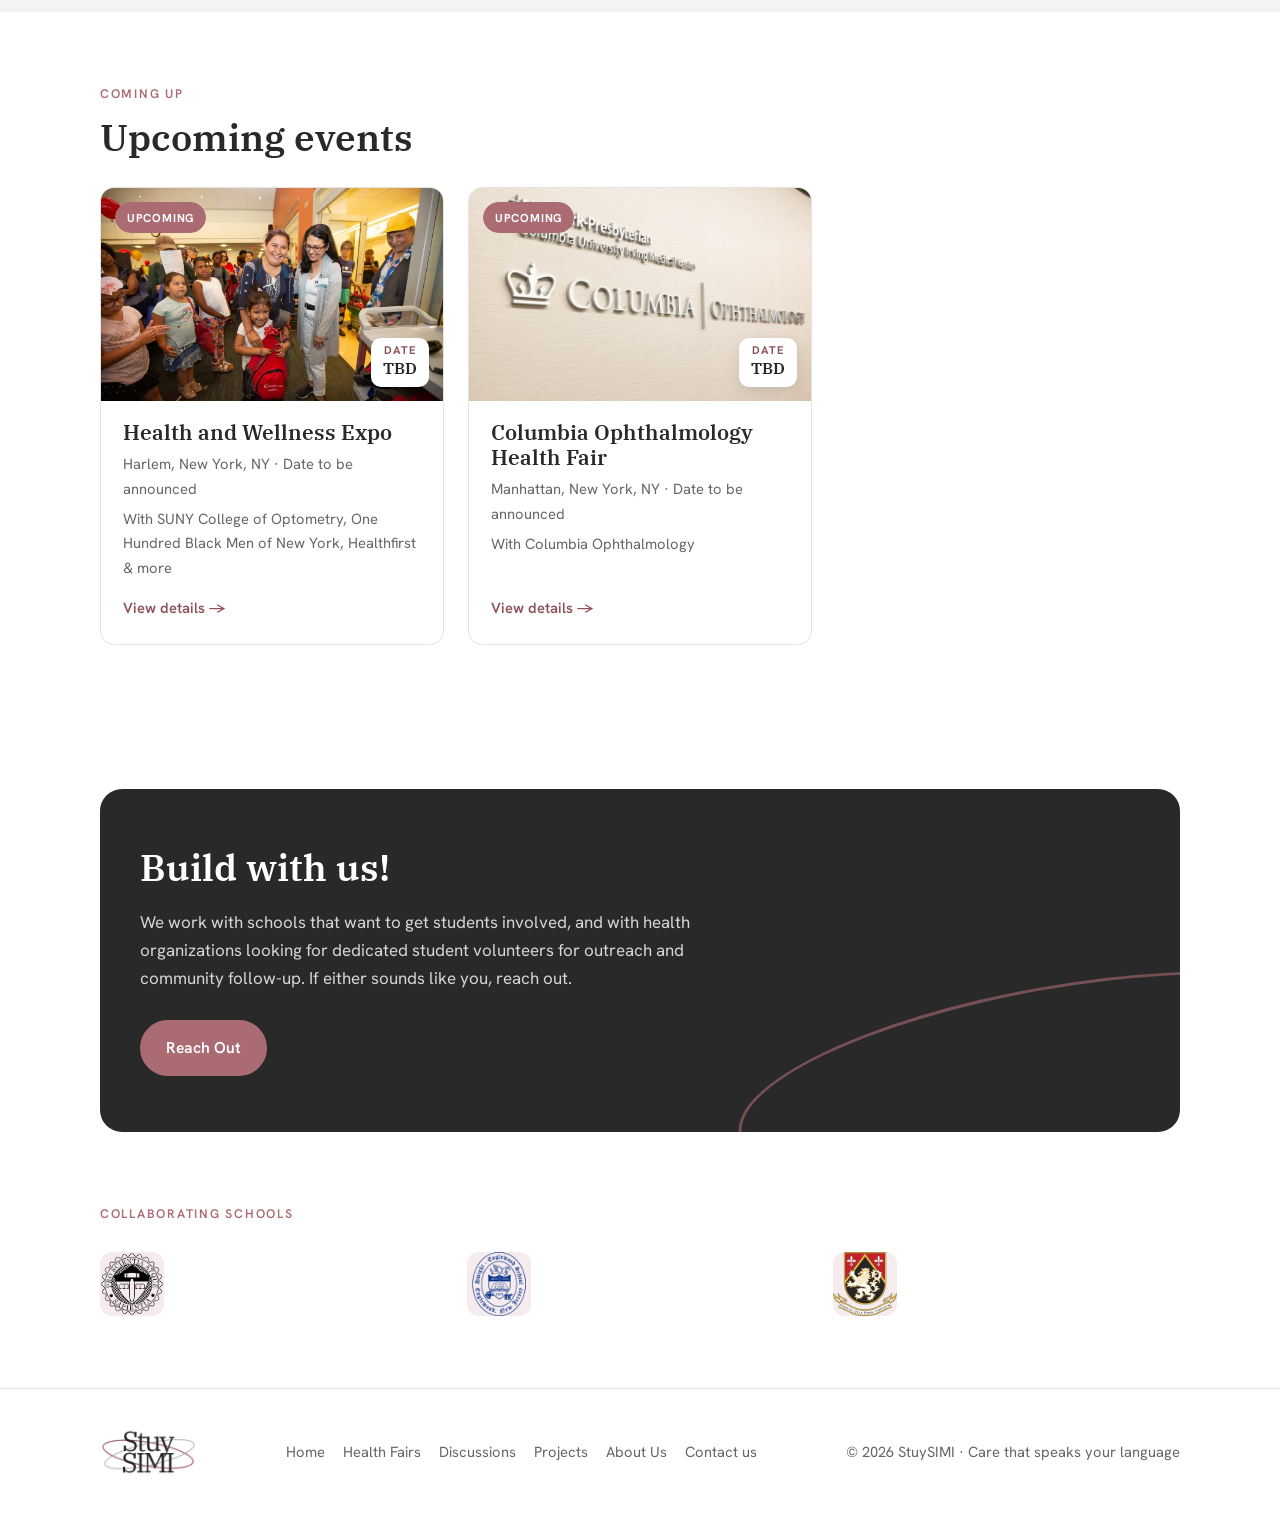
==== commit 3ef3e930: "Update index.html" ====
--- a/index.html
+++ b/index.html
@@ -9,11 +9,11 @@
 <link rel="preconnect" href="https://fonts.googleapis.com">
 <link rel="preconnect" href="https://fonts.gstatic.com" crossorigin>
 <link href="https://fonts.googleapis.com/css2?family=Hanken+Grotesk:wght@400;500;600;700&family=IBM+Plex+Serif:ital,wght@0,500;0,600;1,500&display=swap" rel="stylesheet">
-<link rel="stylesheet" href="assets/css/style.css">
-<script src="assets/js/data.js" defer></script>
-<script src="assets/js/main.js" defer></script>
+<link rel="stylesheet" href="assets/css/style.css?v=6">
+<script src="assets/js/data.js?v=6" defer></script>
+<script src="assets/js/main.js?v=6" defer></script>
 </head>
-<body>
+<body class="home">
 <header id="site-header"></header>
 
 <main>
@@ -75,7 +75,7 @@
     </div>
   </section>
 
-  <section class="section">
+  <section class="section cta-section">
     <div class="container">
       <div class="cta">
         <h2>Build with us!</h2>
--- a/assets/css/style.css
+++ b/assets/css/style.css
@@ -300,11 +300,12 @@
 .purpose p { flex: 1; }
 .audience { display: grid; gap: 24px; grid-template-columns: repeat(auto-fit, minmax(280px, 1fr)); }
 
-/* ---------- Collaborating schools (small strip) ---------- */
-.schools-strip { padding: 48px 0 8px; }
-.schools-strip + * { margin-top: 0; }
-.schools-strip .eyebrow { text-align: center; margin-bottom: 20px; color: var(--muted); }
-.schools { display: flex; flex-wrap: wrap; justify-content: center; align-items: center; gap: 28px 48px; }
-.school-logo { height: 56px; width: auto; max-width: 150px; object-fit: contain; }
-.school-fallback { font-family: var(--serif); font-weight: 600; color: var(--muted); font-size: .95rem; }
-.pillar-label { margin-top: 72px; padding-top: 40px; border-top: 1px solid #e0e0e0; }
+/* ---------- Collaborating schools ---------- */
+.schools { display: grid; gap: 20px; grid-template-columns: repeat(auto-fit, minmax(240px, 1fr)); margin-top: 28px; }
+.school { display: flex; align-items: center; gap: 16px; border: 1px solid var(--line); border-radius: var(--radius); padding: 18px 20px; background: #fff; }
+.school-logo { flex: none; width: 64px; height: 64px; display: grid; place-items: center; border-radius: 12px; background: var(--rose-tint); overflow: hidden; }
+.school-logo img { width: 100%; height: 100%; object-fit: contain; background: #fff; }
+.school-logo span { font-family: var(--serif); font-weight: 600; font-size: 1.3rem; color: var(--rose-dark); }
+.school-name { font-family: var(--serif); font-weight: 600; font-size: 1.05rem; line-height: 1.3; }
+.school-loc { color: var(--muted); font-size: .9rem; }
+.pillar-label { margin-top: 56px; }
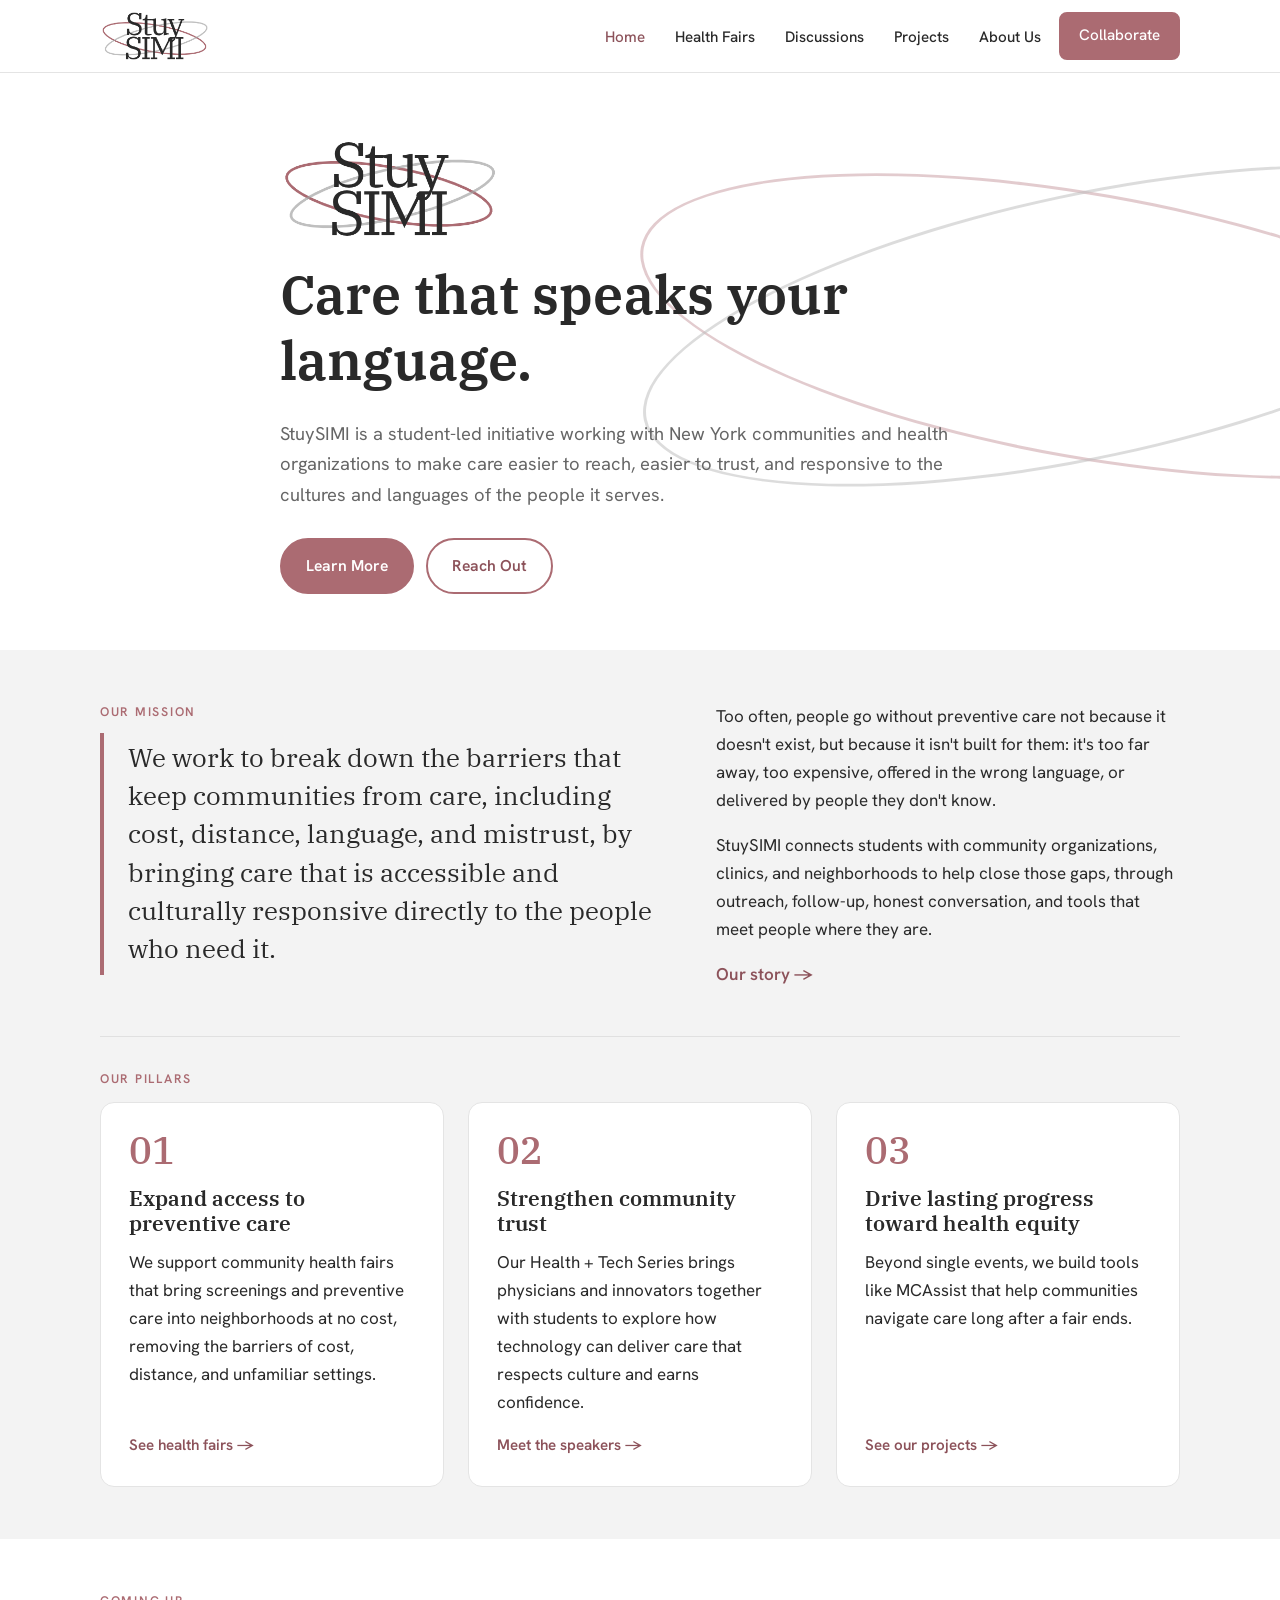
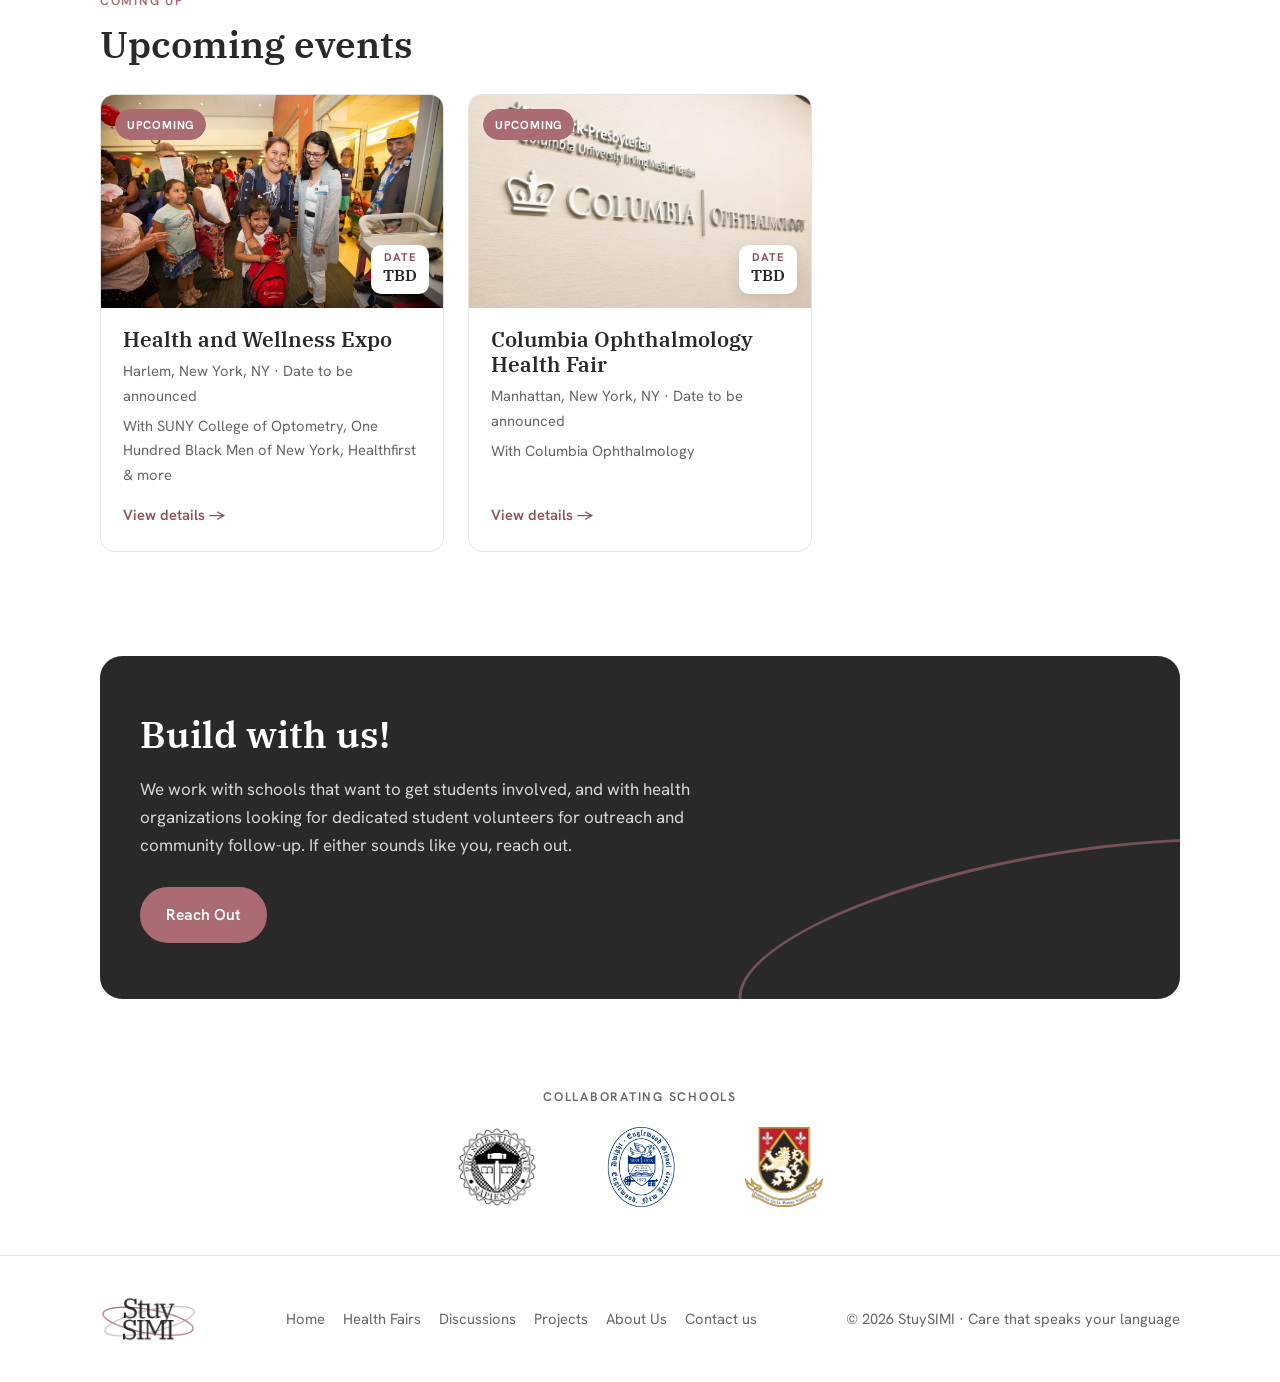
==== commit bdb8a74c: "Change stylesheet and script versions in index.html Updated stylesheet and script references to vers" ====
--- a/index.html
+++ b/index.html
@@ -9,9 +9,9 @@
 <link rel="preconnect" href="https://fonts.googleapis.com">
 <link rel="preconnect" href="https://fonts.gstatic.com" crossorigin>
 <link href="https://fonts.googleapis.com/css2?family=Hanken+Grotesk:wght@400;500;600;700&family=IBM+Plex+Serif:ital,wght@0,500;0,600;1,500&display=swap" rel="stylesheet">
-<link rel="stylesheet" href="assets/css/style.css?v=6">
-<script src="assets/js/data.js?v=6" defer></script>
-<script src="assets/js/main.js?v=6" defer></script>
+<link rel="stylesheet" href="assets/css/style.css?v=5">
+<script src="assets/js/data.js?v=5" defer></script>
+<script src="assets/js/main.js?v=5" defer></script>
 </head>
 <body class="home">
 <header id="site-header"></header>
@@ -75,7 +75,7 @@
     </div>
   </section>
 
-  <section class="section cta-section">
+  <section class="section">
     <div class="container">
       <div class="cta">
         <h2>Build with us!</h2>
--- a/assets/css/style.css
+++ b/assets/css/style.css
@@ -300,12 +300,25 @@
 .purpose p { flex: 1; }
 .audience { display: grid; gap: 24px; grid-template-columns: repeat(auto-fit, minmax(280px, 1fr)); }
 
-/* ---------- Collaborating schools ---------- */
-.schools { display: grid; gap: 20px; grid-template-columns: repeat(auto-fit, minmax(240px, 1fr)); margin-top: 28px; }
-.school { display: flex; align-items: center; gap: 16px; border: 1px solid var(--line); border-radius: var(--radius); padding: 18px 20px; background: #fff; }
-.school-logo { flex: none; width: 64px; height: 64px; display: grid; place-items: center; border-radius: 12px; background: var(--rose-tint); overflow: hidden; }
-.school-logo img { width: 100%; height: 100%; object-fit: contain; background: #fff; }
-.school-logo span { font-family: var(--serif); font-weight: 600; font-size: 1.3rem; color: var(--rose-dark); }
-.school-name { font-family: var(--serif); font-weight: 600; font-size: 1.05rem; line-height: 1.3; }
-.school-loc { color: var(--muted); font-size: .9rem; }
-.pillar-label { margin-top: 56px; }
+/* ---------- Collaborating schools (small strip) ---------- */
+.schools-strip { padding: 48px 0 8px; }
+.schools-strip + * { margin-top: 0; }
+.schools-strip .eyebrow { text-align: center; margin-bottom: 20px; color: var(--muted); }
+.schools { display: flex; flex-wrap: wrap; justify-content: center; align-items: center; gap: 28px 48px; }
+.school-logo { height: 56px; width: auto; max-width: 150px; object-fit: contain; }
+.school-fallback { font-family: var(--serif); font-weight: 600; color: var(--muted); font-size: .95rem; }
+.pillar-label { margin-top: 72px; padding-top: 40px; border-top: 1px solid #e0e0e0; }
+
+/* ---------- Home page: tighter spacing ---------- */
+.home .hero { padding: 64px 0 56px; }
+.home .hero img { margin-bottom: 20px !important; }
+.home .section { padding: 52px 0; }
+.home .pillar-label { margin-top: 48px; padding-top: 32px; }
+.home .schools-strip { padding: 36px 0 0; }
+.home .site-footer { margin-top: 48px; }
+
+/* logos: a bit larger */
+.school-logo { height: 80px; max-width: 200px; }
+.schools { gap: 28px 64px; }
+@media (max-width: 600px) { .school-logo { height: 64px; } .schools { gap: 24px 36px; } }
+.home .cta-section { padding-top: 8px; }
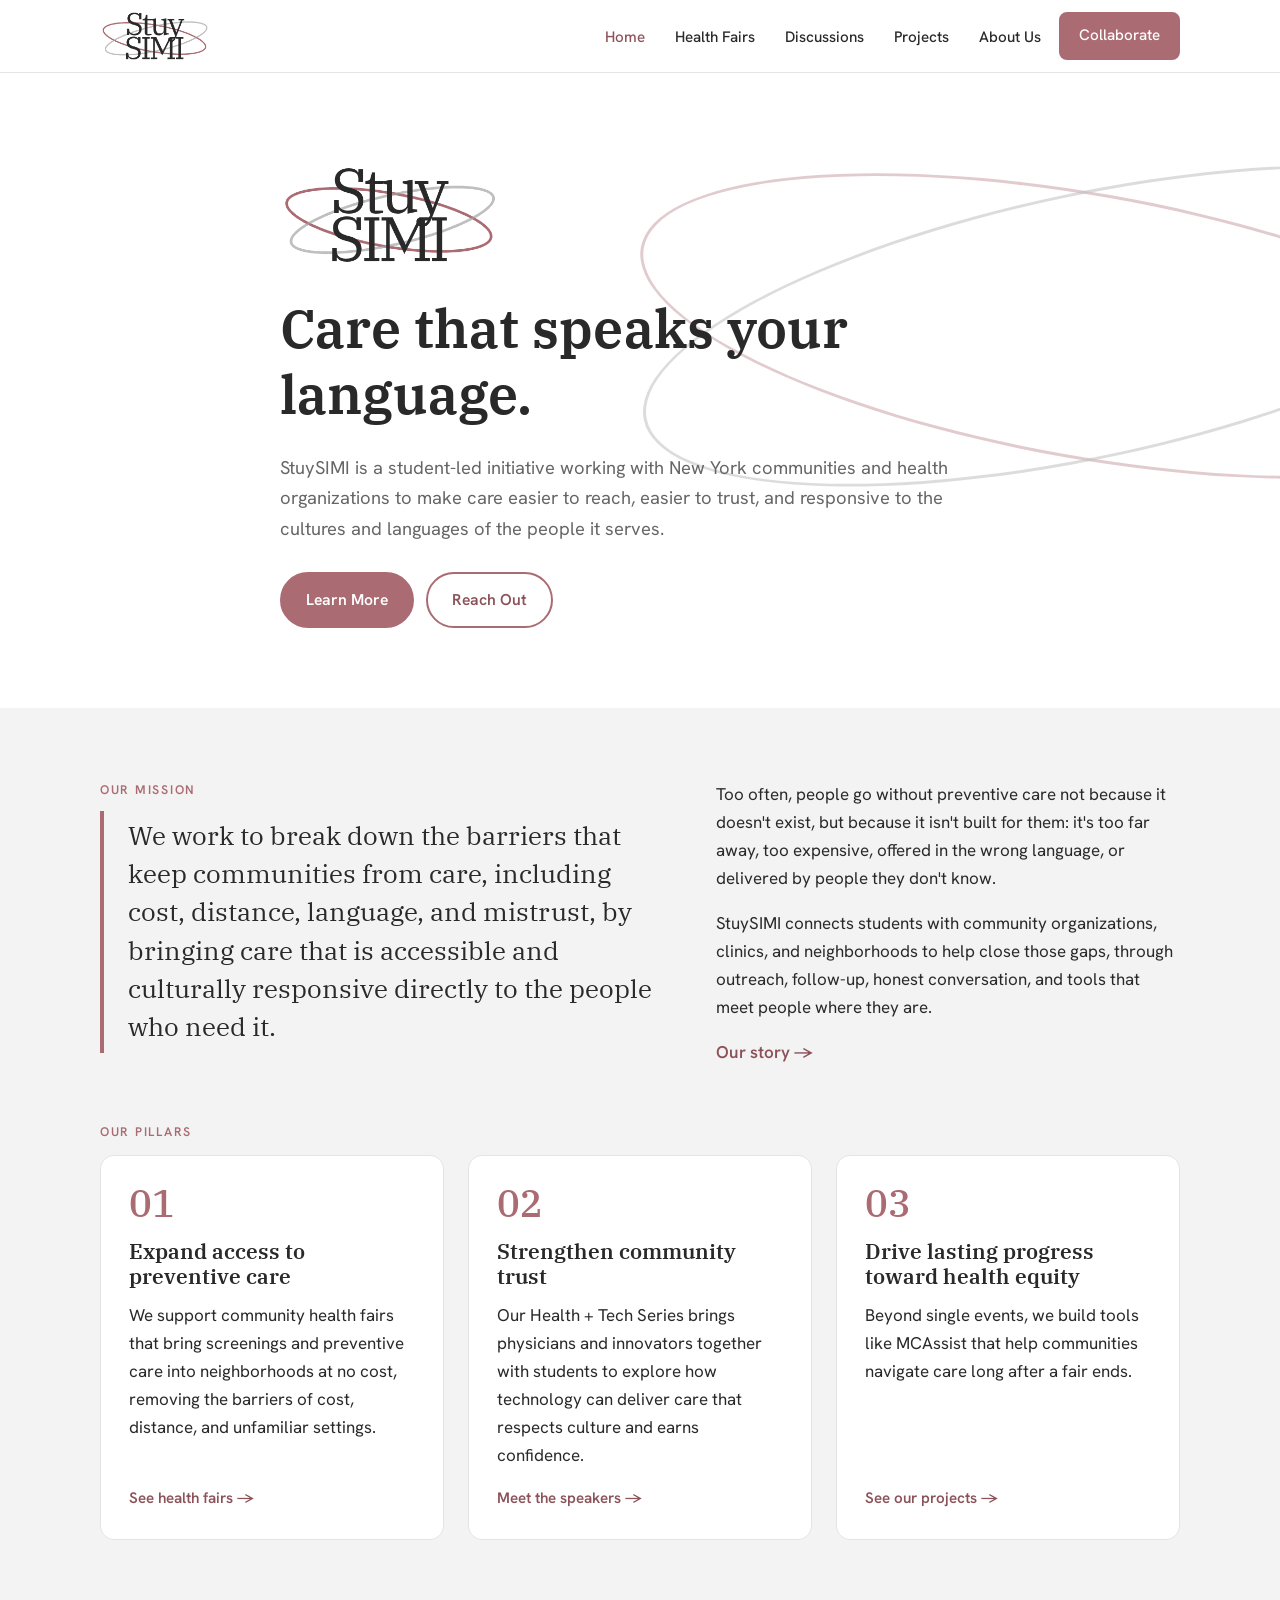
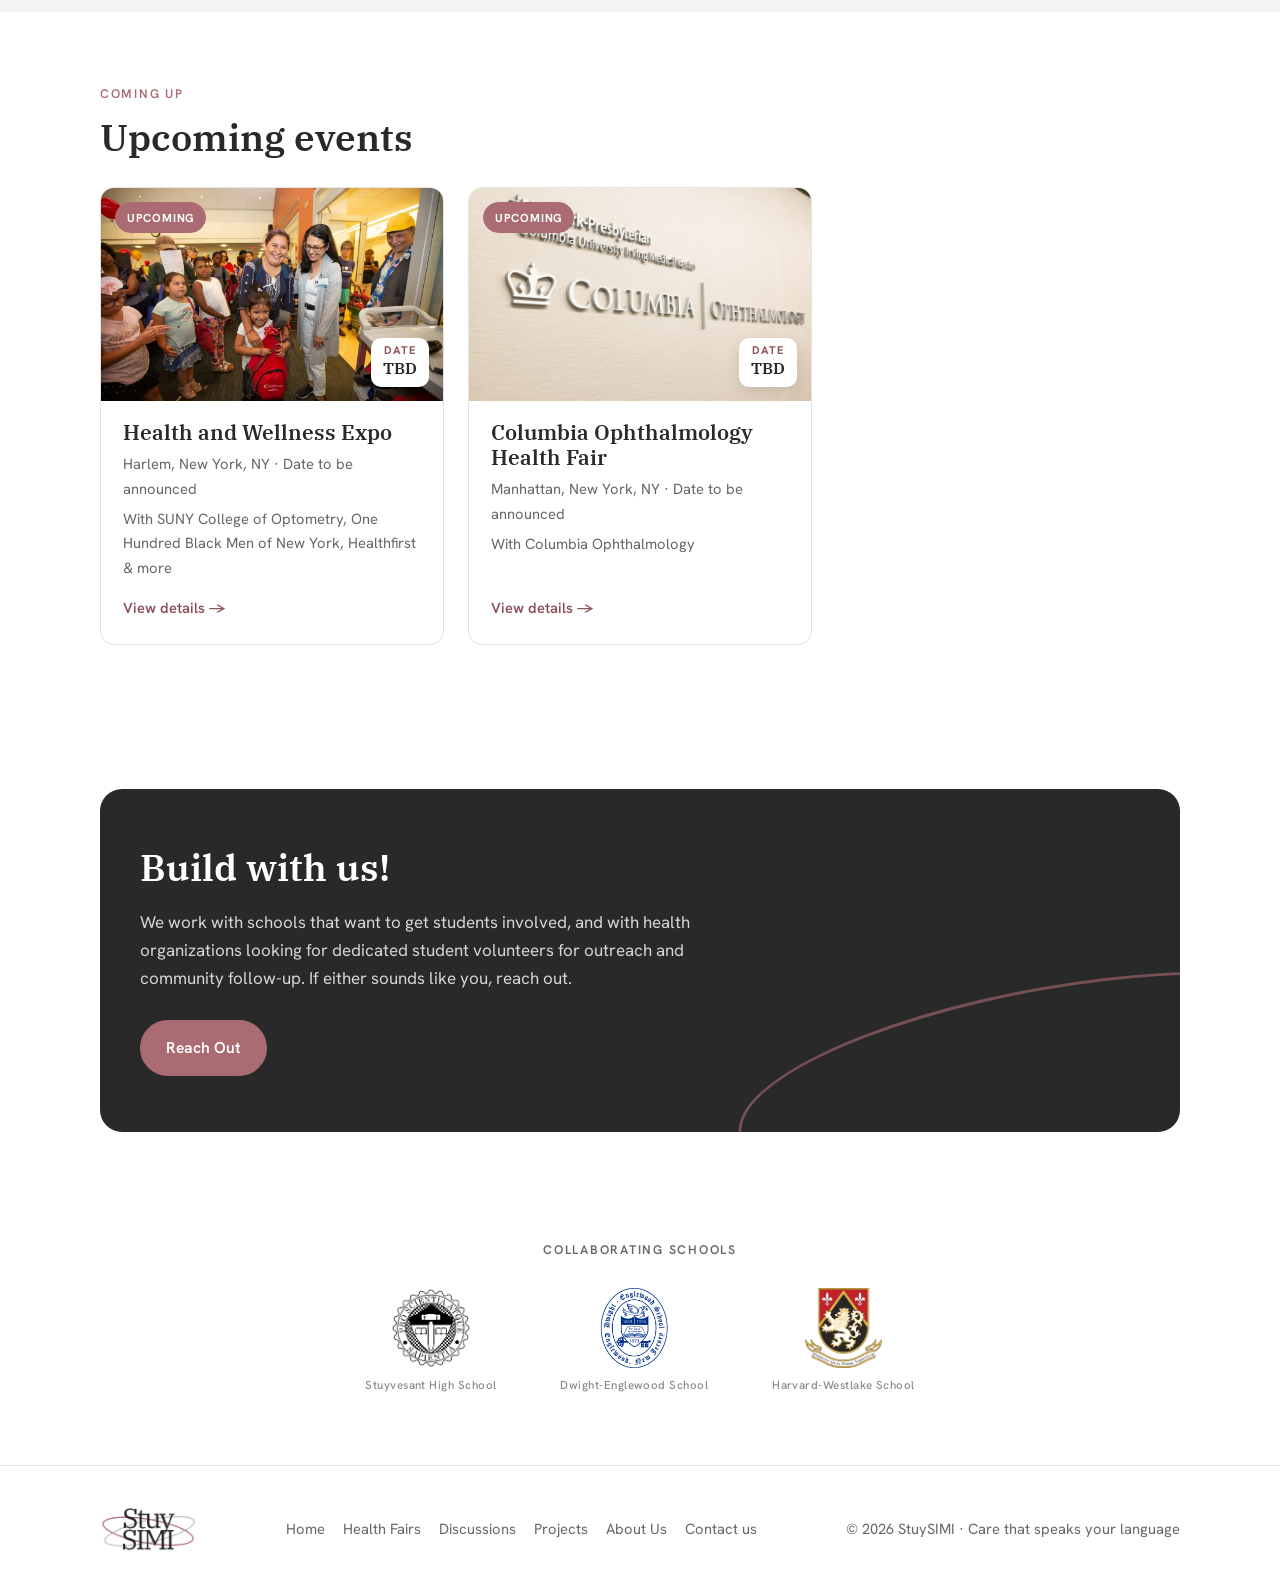
==== commit 1834384b: "Add collaborating schools section to index.html" ====
--- a/index.html
+++ b/index.html
@@ -9,9 +9,19 @@
 <link rel="preconnect" href="https://fonts.googleapis.com">
 <link rel="preconnect" href="https://fonts.gstatic.com" crossorigin>
 <link href="https://fonts.googleapis.com/css2?family=Hanken+Grotesk:wght@400;500;600;700&family=IBM+Plex+Serif:ital,wght@0,500;0,600;1,500&display=swap" rel="stylesheet">
-<link rel="stylesheet" href="assets/css/style.css?v=5">
-<script src="assets/js/data.js?v=5" defer></script>
-<script src="assets/js/main.js?v=5" defer></script>
+<link rel="stylesheet" href="assets/css/style.css?v=6">
+<script src="assets/js/data.js?v=6" defer></script>
+<script src="assets/js/main.js?v=6" defer></script>
+<style>
+  /* Collaborating schools strip: self-contained so it looks the same regardless of style.css version */
+  .schools-strip { padding: 36px 0 0; }
+  .schools-strip .eyebrow { text-align: center; margin-bottom: 20px; color: #666; }
+  .schools-strip .schools { display: flex; flex-wrap: wrap; justify-content: center; align-items: flex-start; gap: 24px 64px; }
+  .schools-strip .school { margin: 0; display: flex; flex-direction: column; align-items: center; gap: 10px; border: 0; padding: 0; background: none; }
+  .schools-strip .school img { height: 80px; width: auto; max-width: 200px; object-fit: contain; background: none; border-radius: 0; }
+  .schools-strip .school figcaption { font-family: "Hanken Grotesk", system-ui, sans-serif; font-size: .72rem; font-weight: 500; letter-spacing: .04em; color: #8a8a8a; text-align: center; line-height: 1.3; }
+  @media (max-width: 600px) { .schools-strip .school img { height: 64px; } .schools-strip .schools { gap: 20px 36px; } }
+</style>
 </head>
 <body class="home">
 <header id="site-header"></header>
@@ -89,7 +99,11 @@
   <section class="schools-strip">
     <div class="container">
       <div class="eyebrow">Collaborating schools</div>
-      <div class="schools" id="schools"></div>
+      <div class="schools">
+        <figure class="school"><img src="assets/img/schools/stuyvesant.png" alt="Stuyvesant High School logo"><figcaption>Stuyvesant High School</figcaption></figure>
+        <figure class="school"><img src="assets/img/schools/dwight.png" alt="Dwight-Englewood School logo"><figcaption>Dwight-Englewood School</figcaption></figure>
+        <figure class="school"><img src="assets/img/schools/harvardwest.png" alt="Harvard-Westlake School logo"><figcaption>Harvard-Westlake School</figcaption></figure>
+      </div>
     </div>
   </section>
 </main>
--- a/assets/css/style.css
+++ b/assets/css/style.css
@@ -300,25 +300,12 @@
 .purpose p { flex: 1; }
 .audience { display: grid; gap: 24px; grid-template-columns: repeat(auto-fit, minmax(280px, 1fr)); }
 
-/* ---------- Collaborating schools (small strip) ---------- */
-.schools-strip { padding: 48px 0 8px; }
-.schools-strip + * { margin-top: 0; }
-.schools-strip .eyebrow { text-align: center; margin-bottom: 20px; color: var(--muted); }
-.schools { display: flex; flex-wrap: wrap; justify-content: center; align-items: center; gap: 28px 48px; }
-.school-logo { height: 56px; width: auto; max-width: 150px; object-fit: contain; }
-.school-fallback { font-family: var(--serif); font-weight: 600; color: var(--muted); font-size: .95rem; }
-.pillar-label { margin-top: 72px; padding-top: 40px; border-top: 1px solid #e0e0e0; }
-
-/* ---------- Home page: tighter spacing ---------- */
-.home .hero { padding: 64px 0 56px; }
-.home .hero img { margin-bottom: 20px !important; }
-.home .section { padding: 52px 0; }
-.home .pillar-label { margin-top: 48px; padding-top: 32px; }
-.home .schools-strip { padding: 36px 0 0; }
-.home .site-footer { margin-top: 48px; }
-
-/* logos: a bit larger */
-.school-logo { height: 80px; max-width: 200px; }
-.schools { gap: 28px 64px; }
-@media (max-width: 600px) { .school-logo { height: 64px; } .schools { gap: 24px 36px; } }
-.home .cta-section { padding-top: 8px; }
+/* ---------- Collaborating schools ---------- */
+.schools { display: grid; gap: 20px; grid-template-columns: repeat(auto-fit, minmax(240px, 1fr)); margin-top: 28px; }
+.school { display: flex; align-items: center; gap: 16px; border: 1px solid var(--line); border-radius: var(--radius); padding: 18px 20px; background: #fff; }
+.school-logo { flex: none; width: 64px; height: 64px; display: grid; place-items: center; border-radius: 12px; background: var(--rose-tint); overflow: hidden; }
+.school-logo img { width: 100%; height: 100%; object-fit: contain; background: #fff; }
+.school-logo span { font-family: var(--serif); font-weight: 600; font-size: 1.3rem; color: var(--rose-dark); }
+.school-name { font-family: var(--serif); font-weight: 600; font-size: 1.05rem; line-height: 1.3; }
+.school-loc { color: var(--muted); font-size: .9rem; }
+.pillar-label { margin-top: 56px; }
